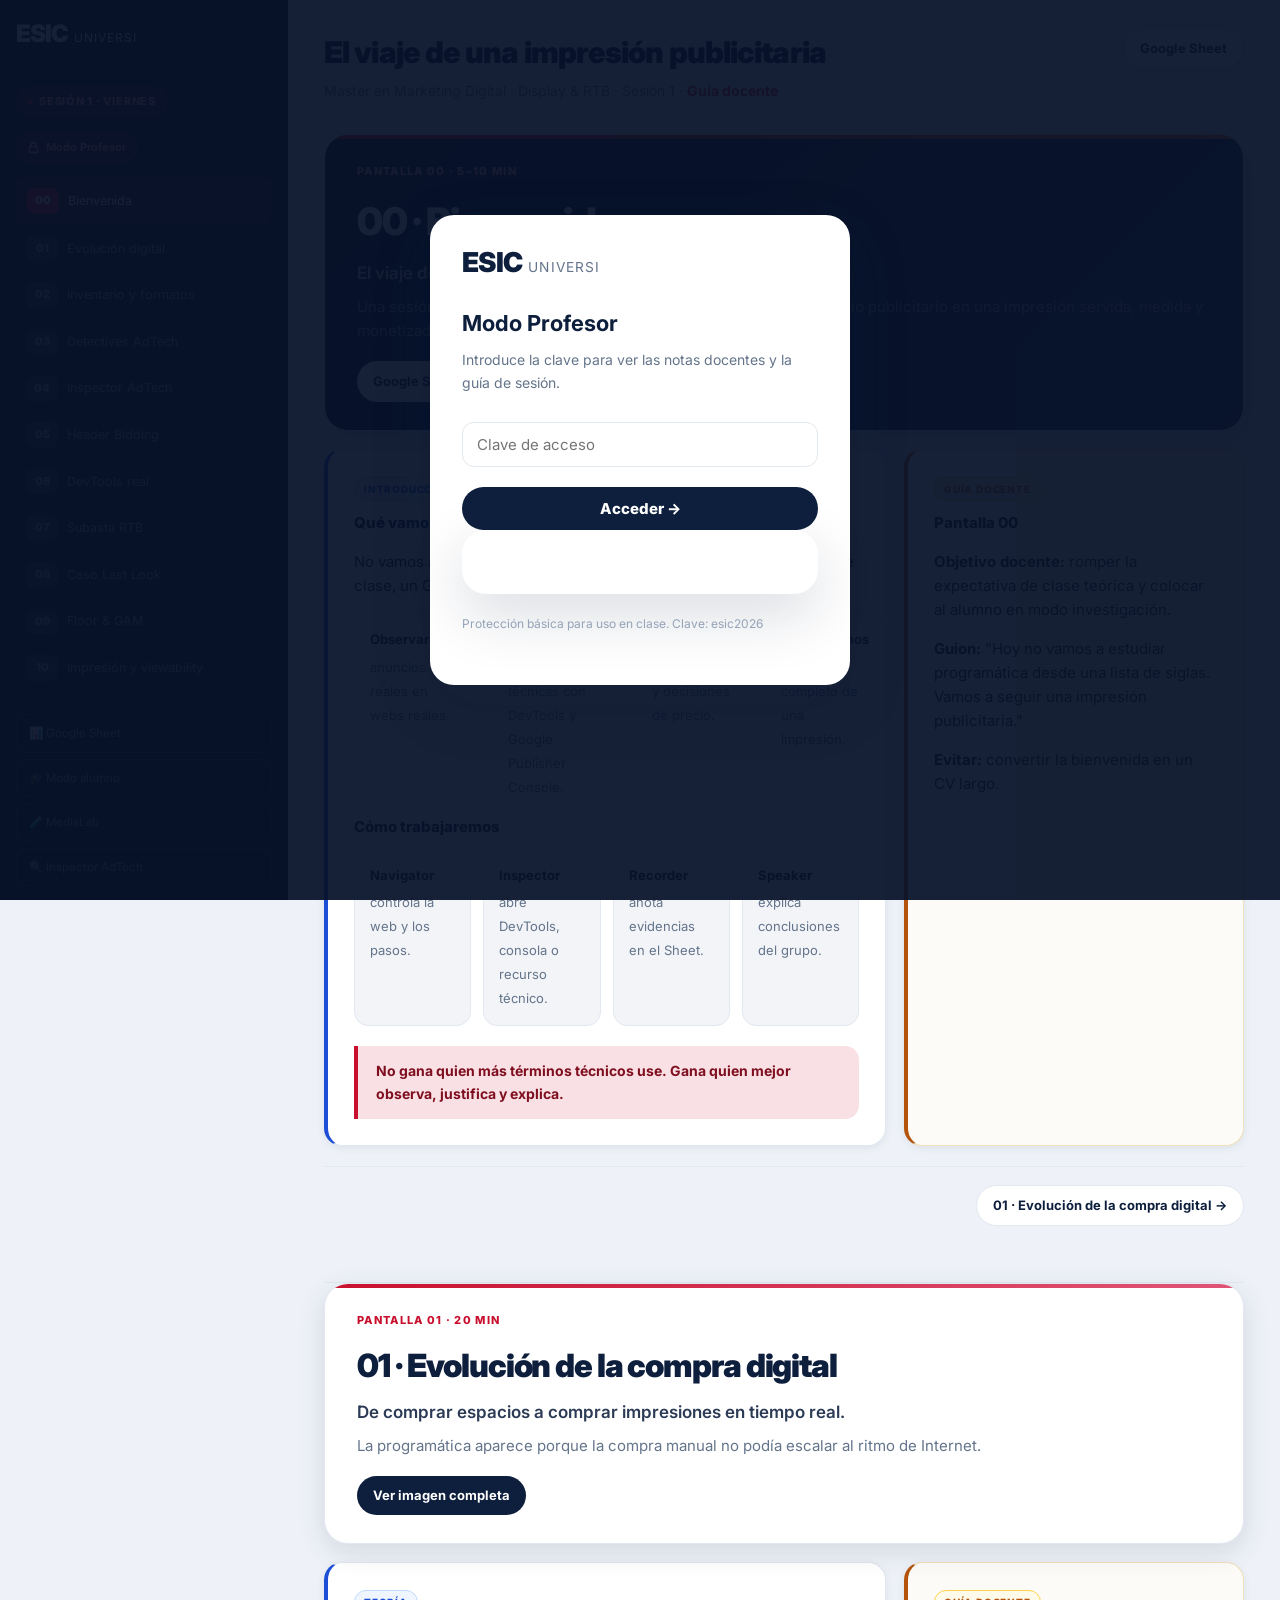
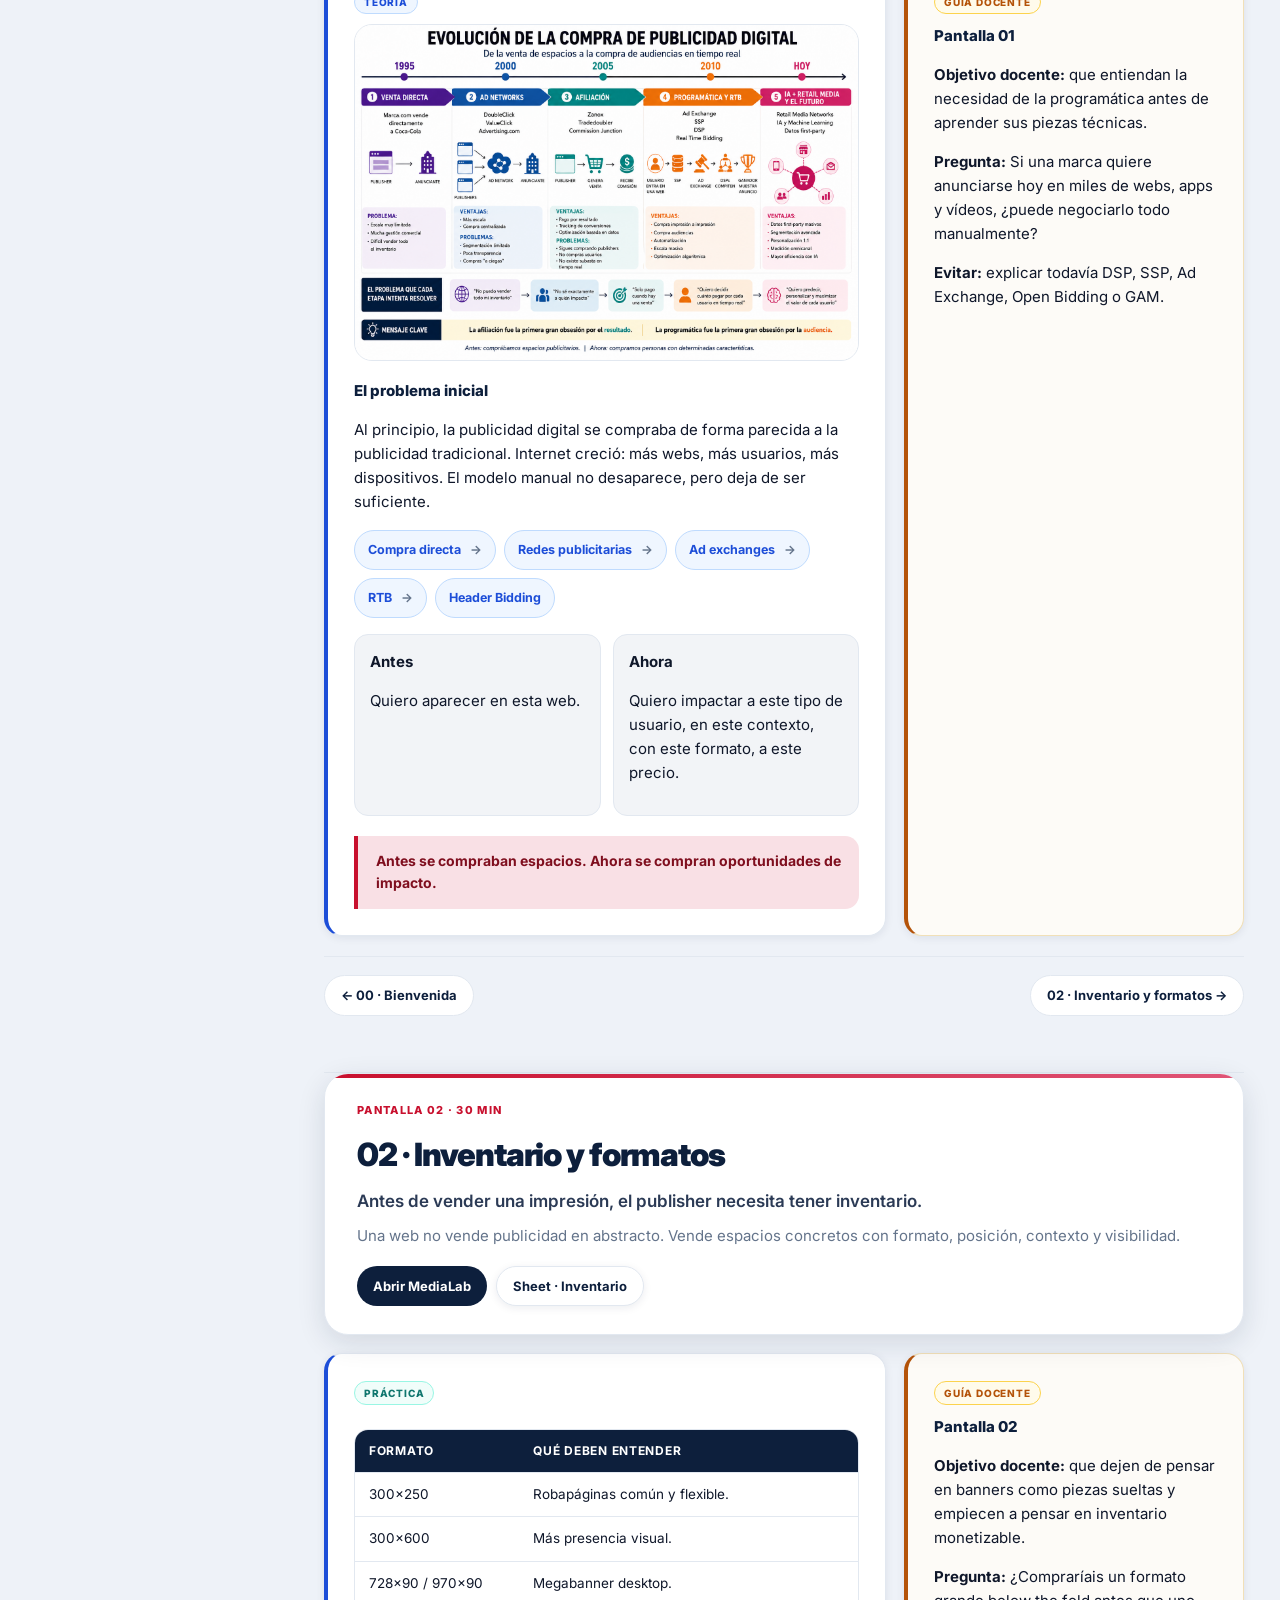
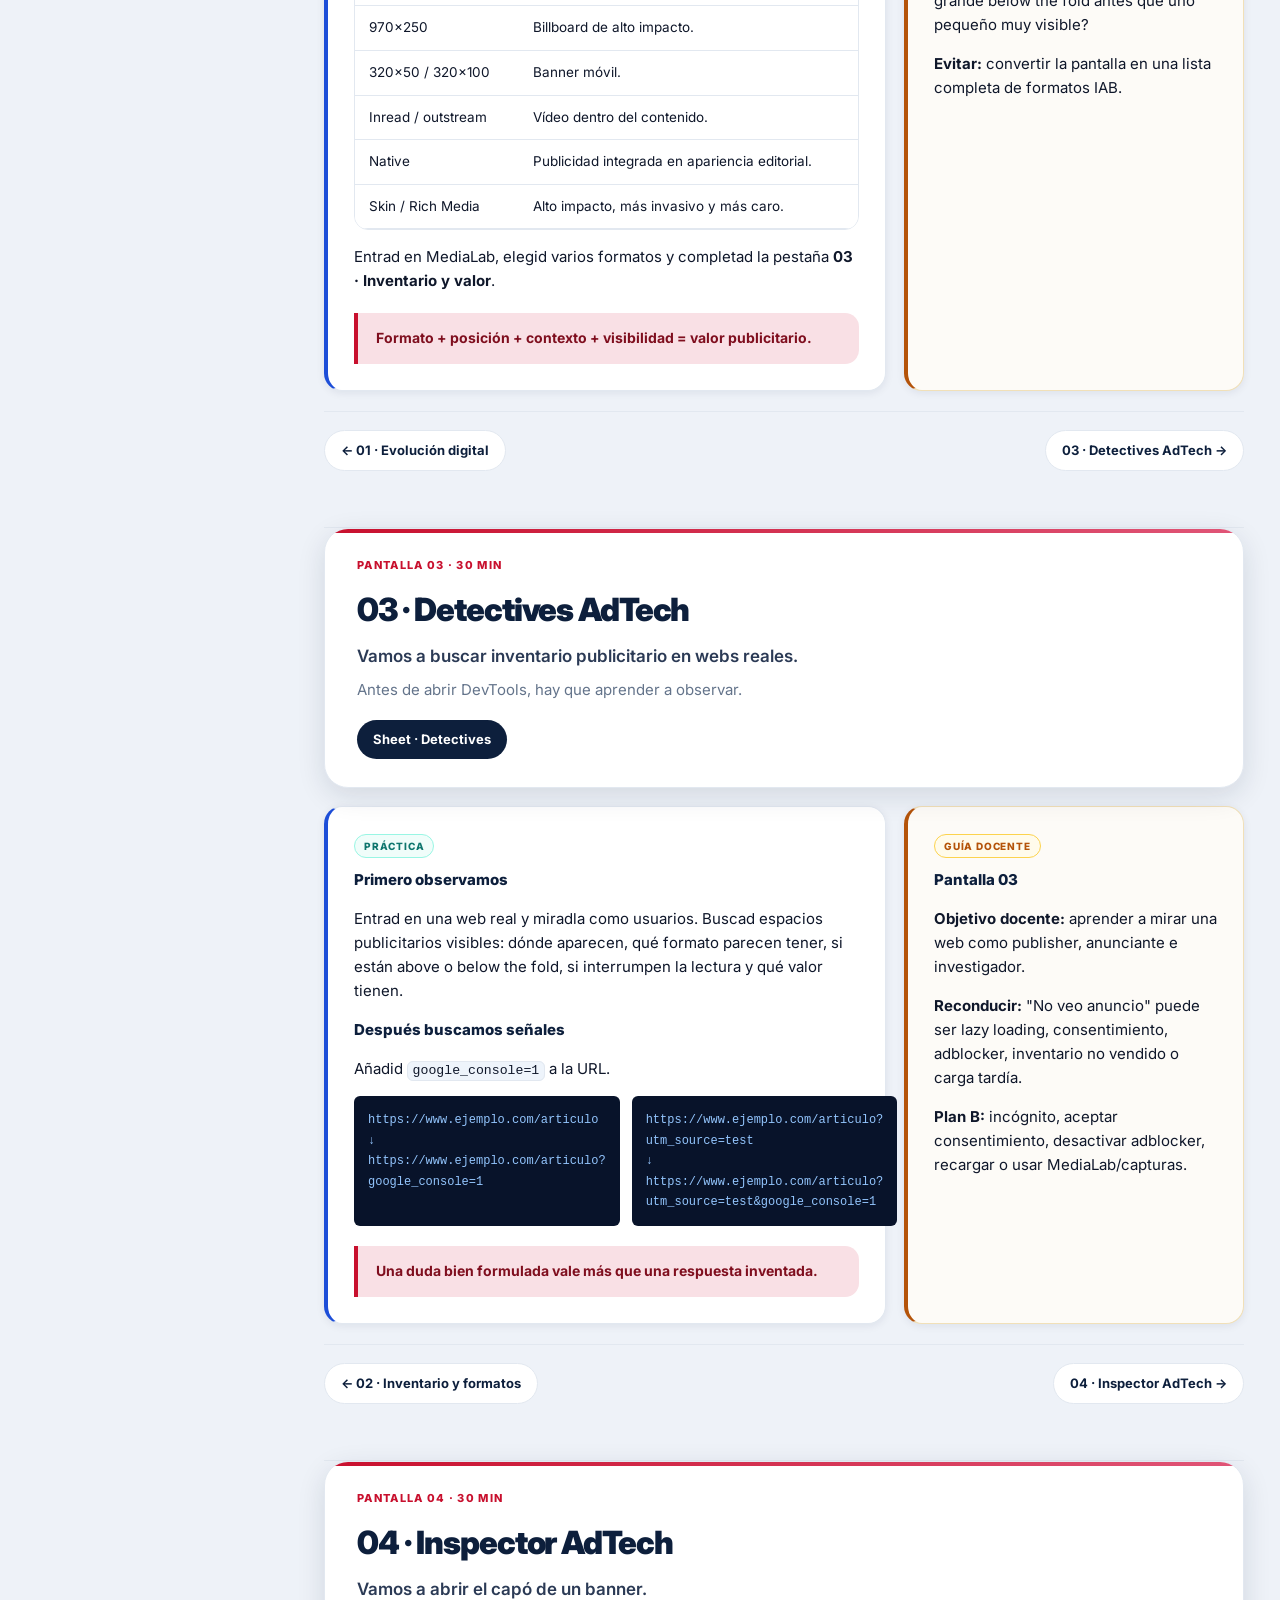
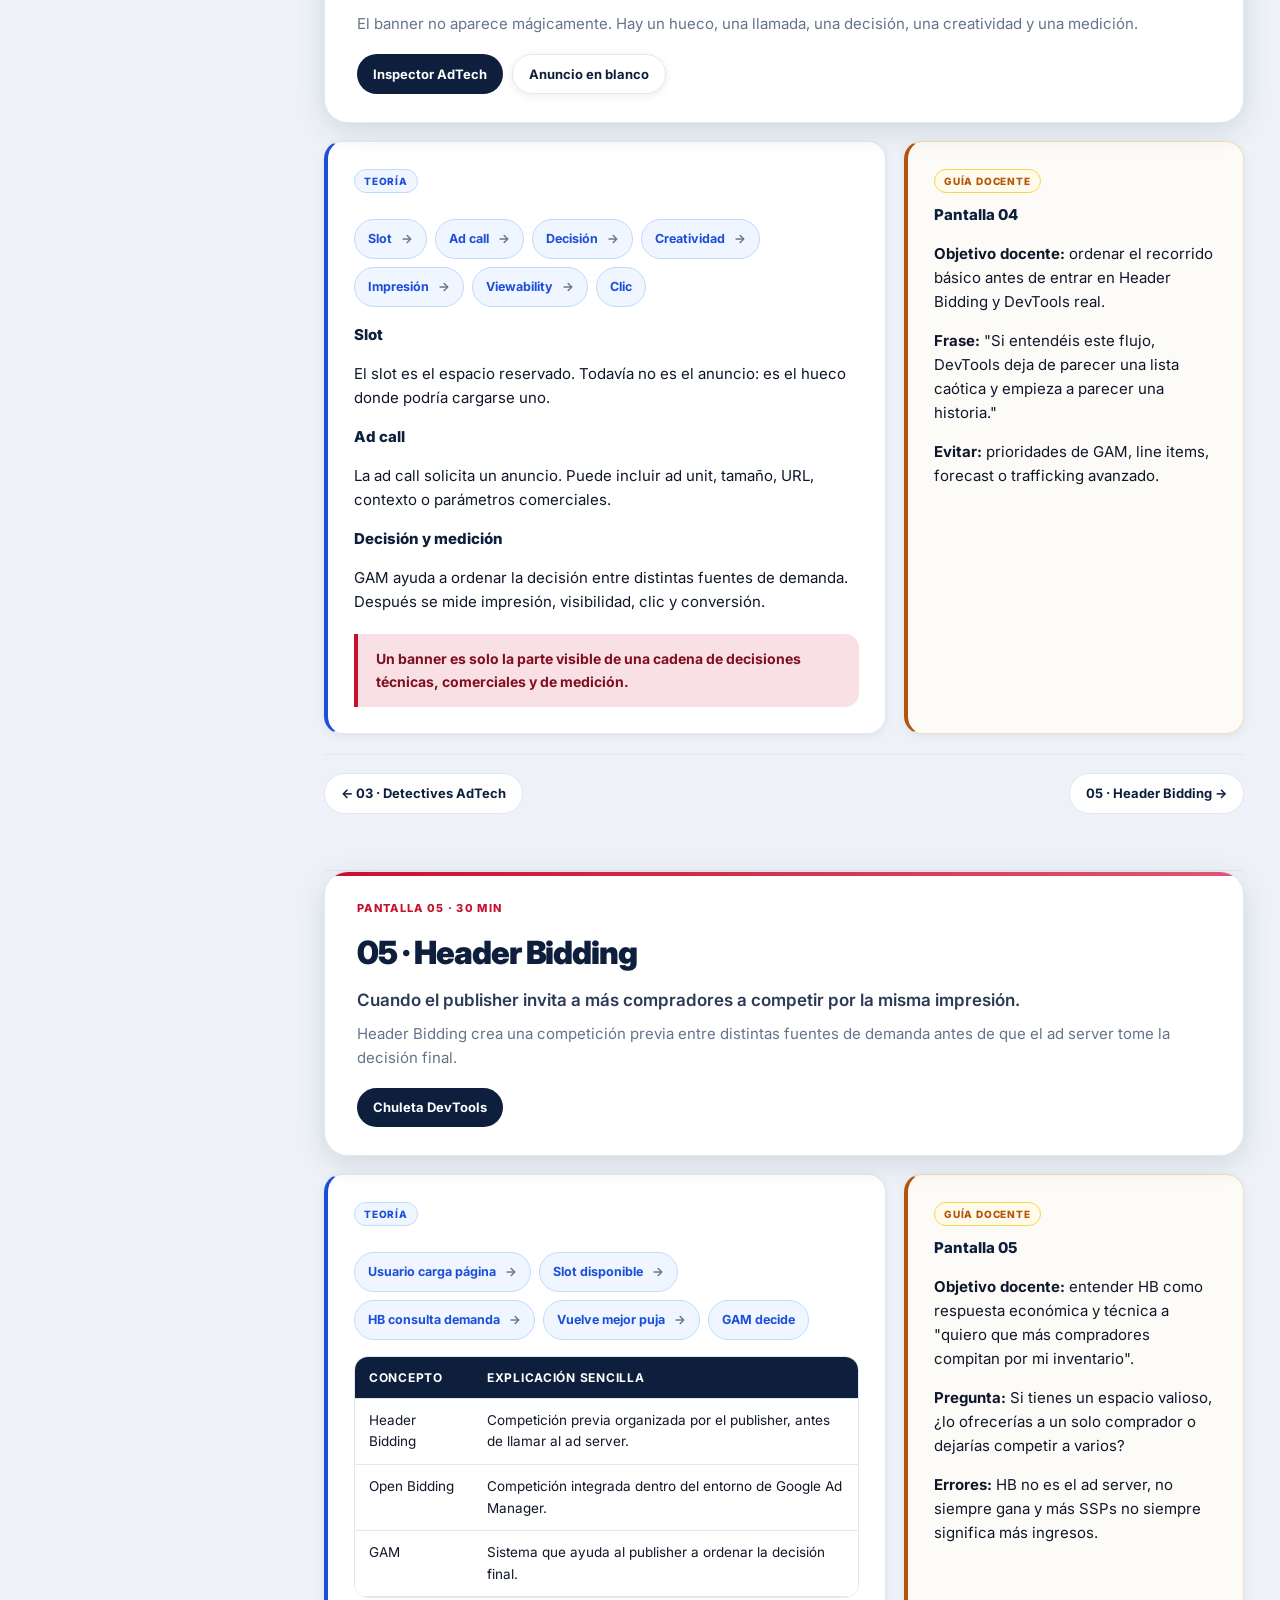
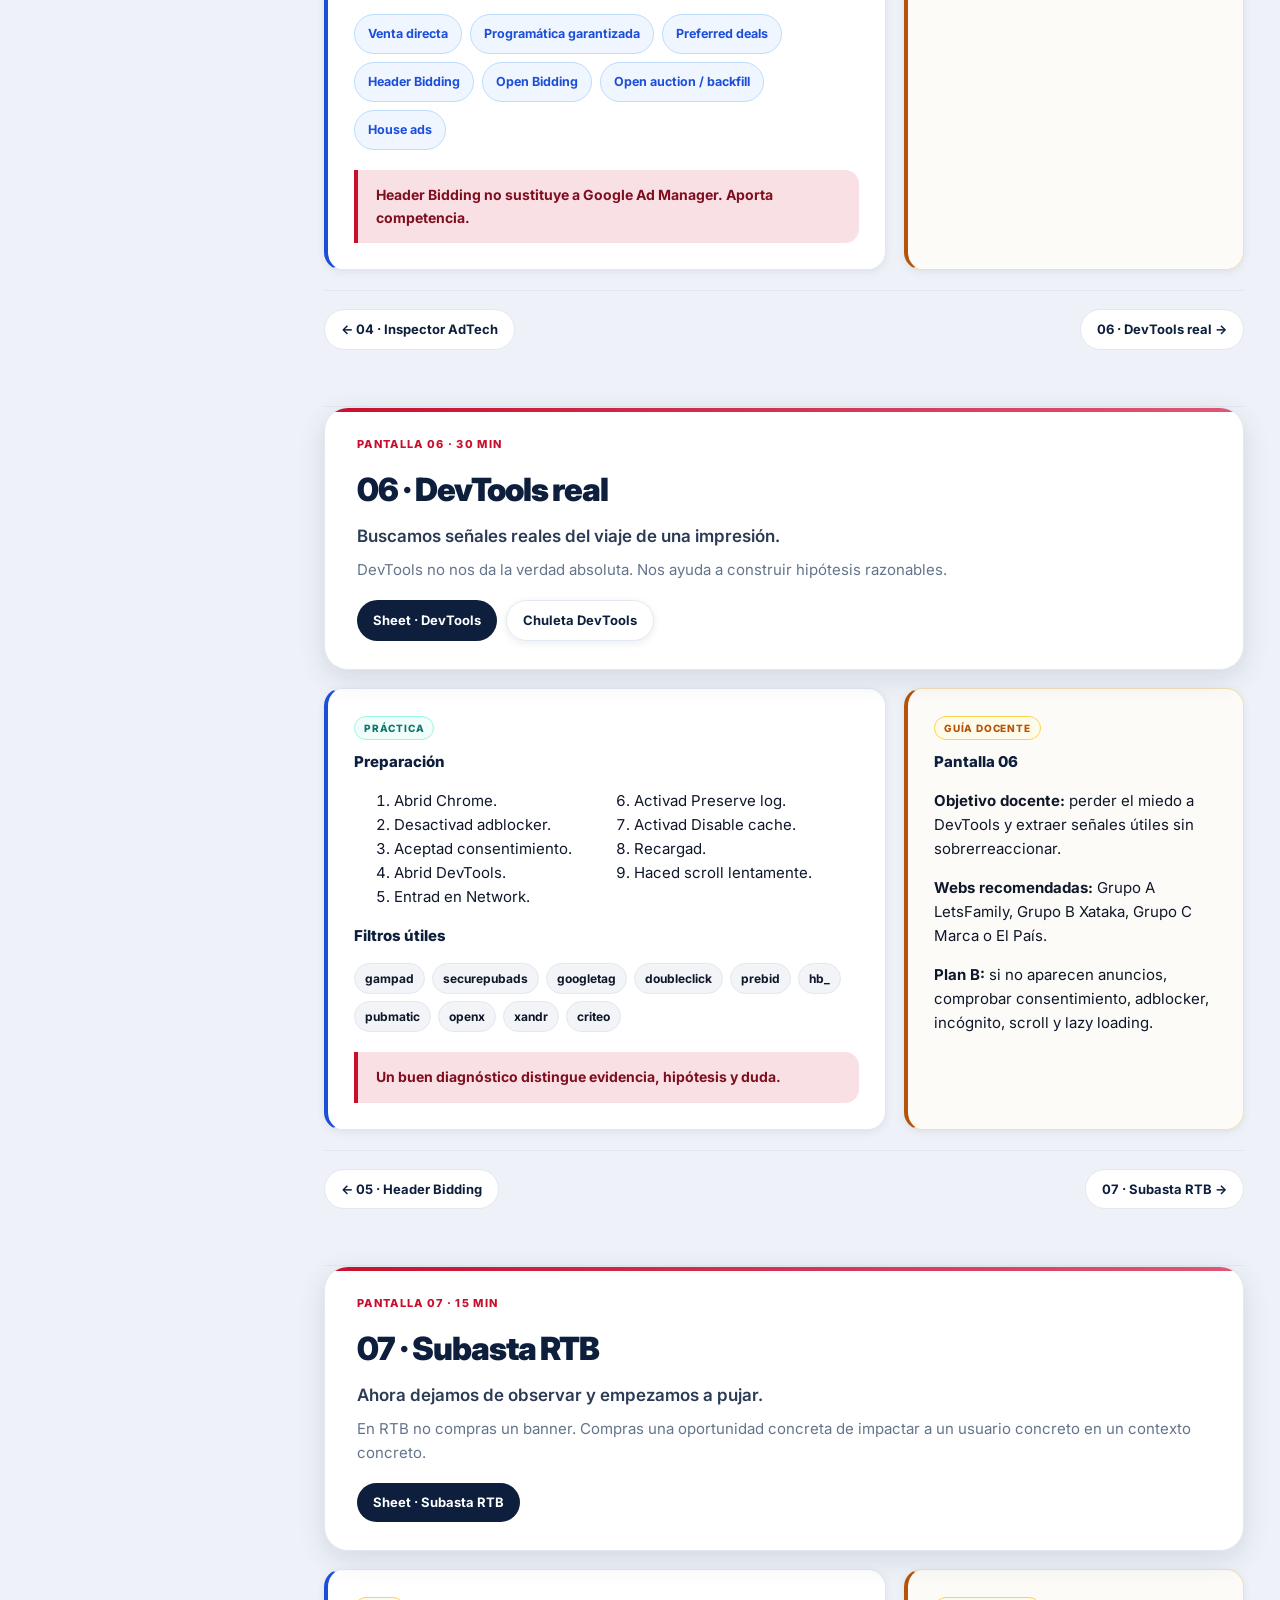
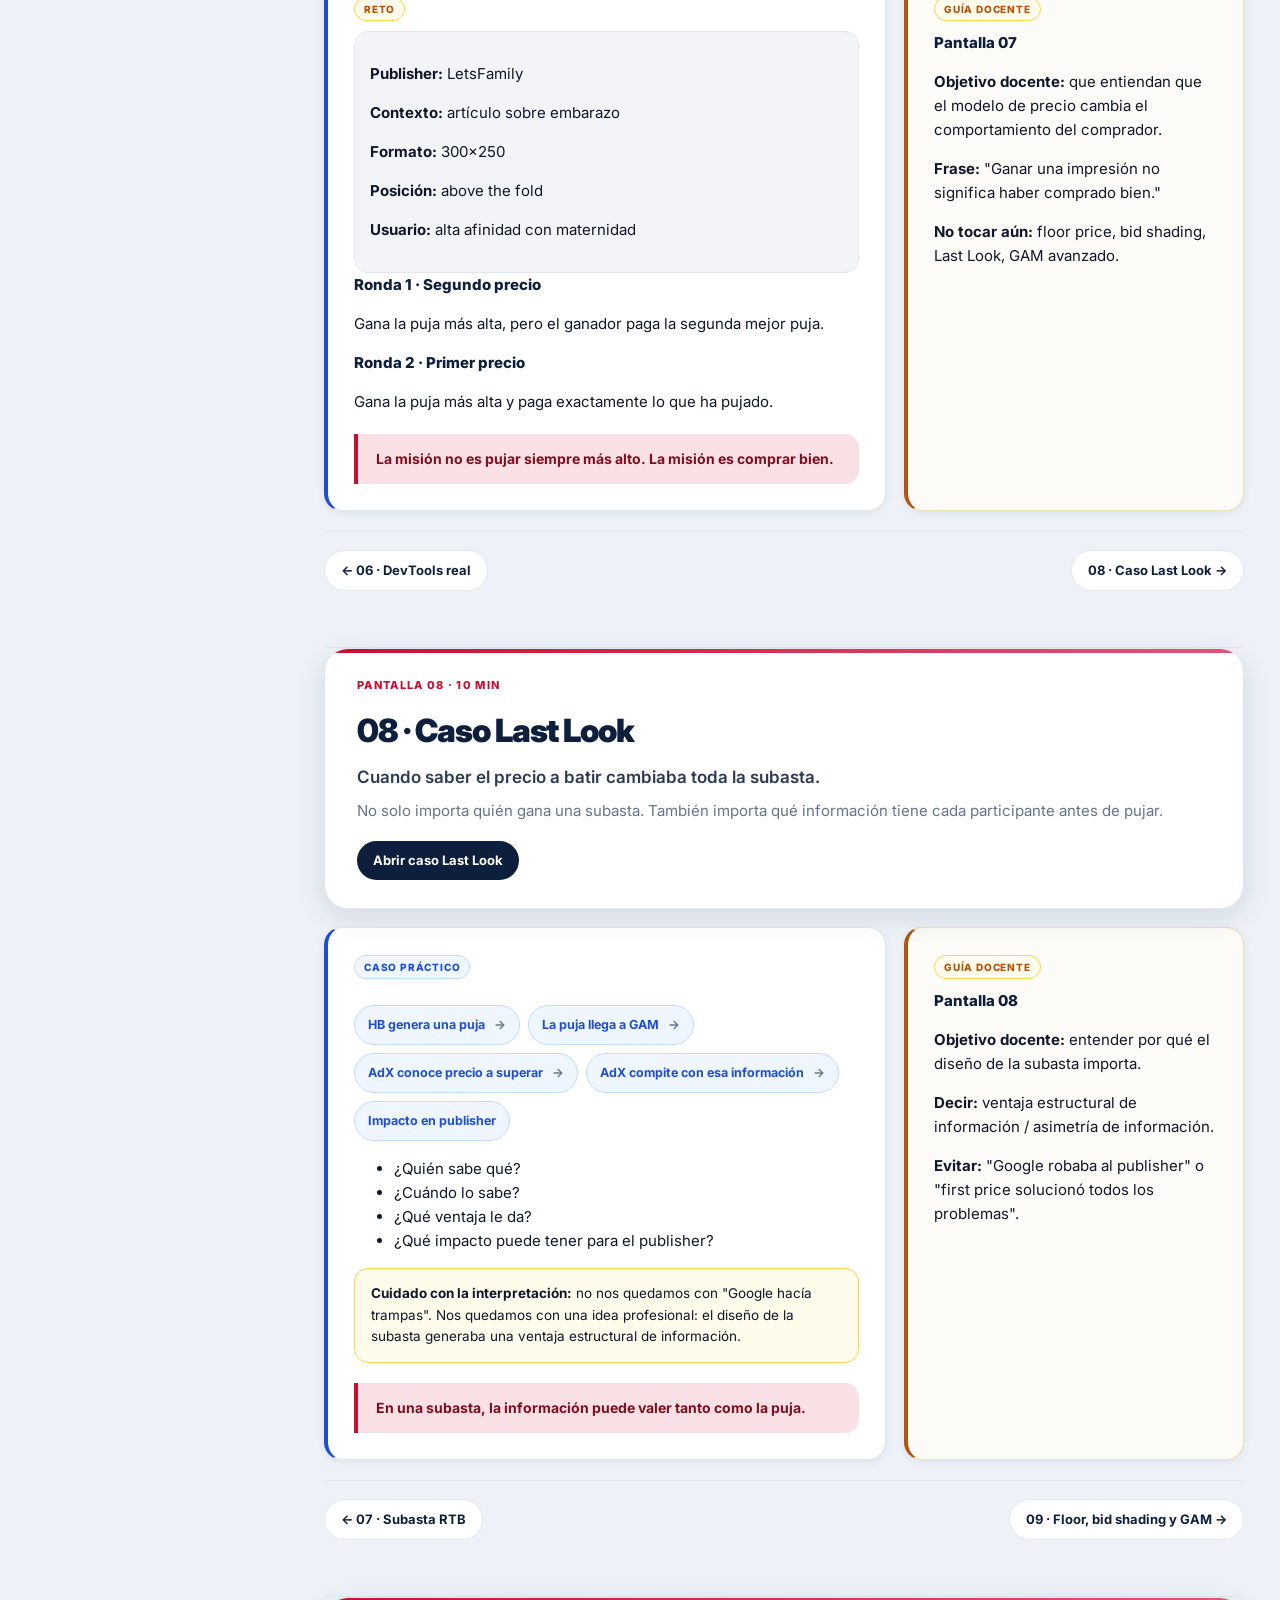
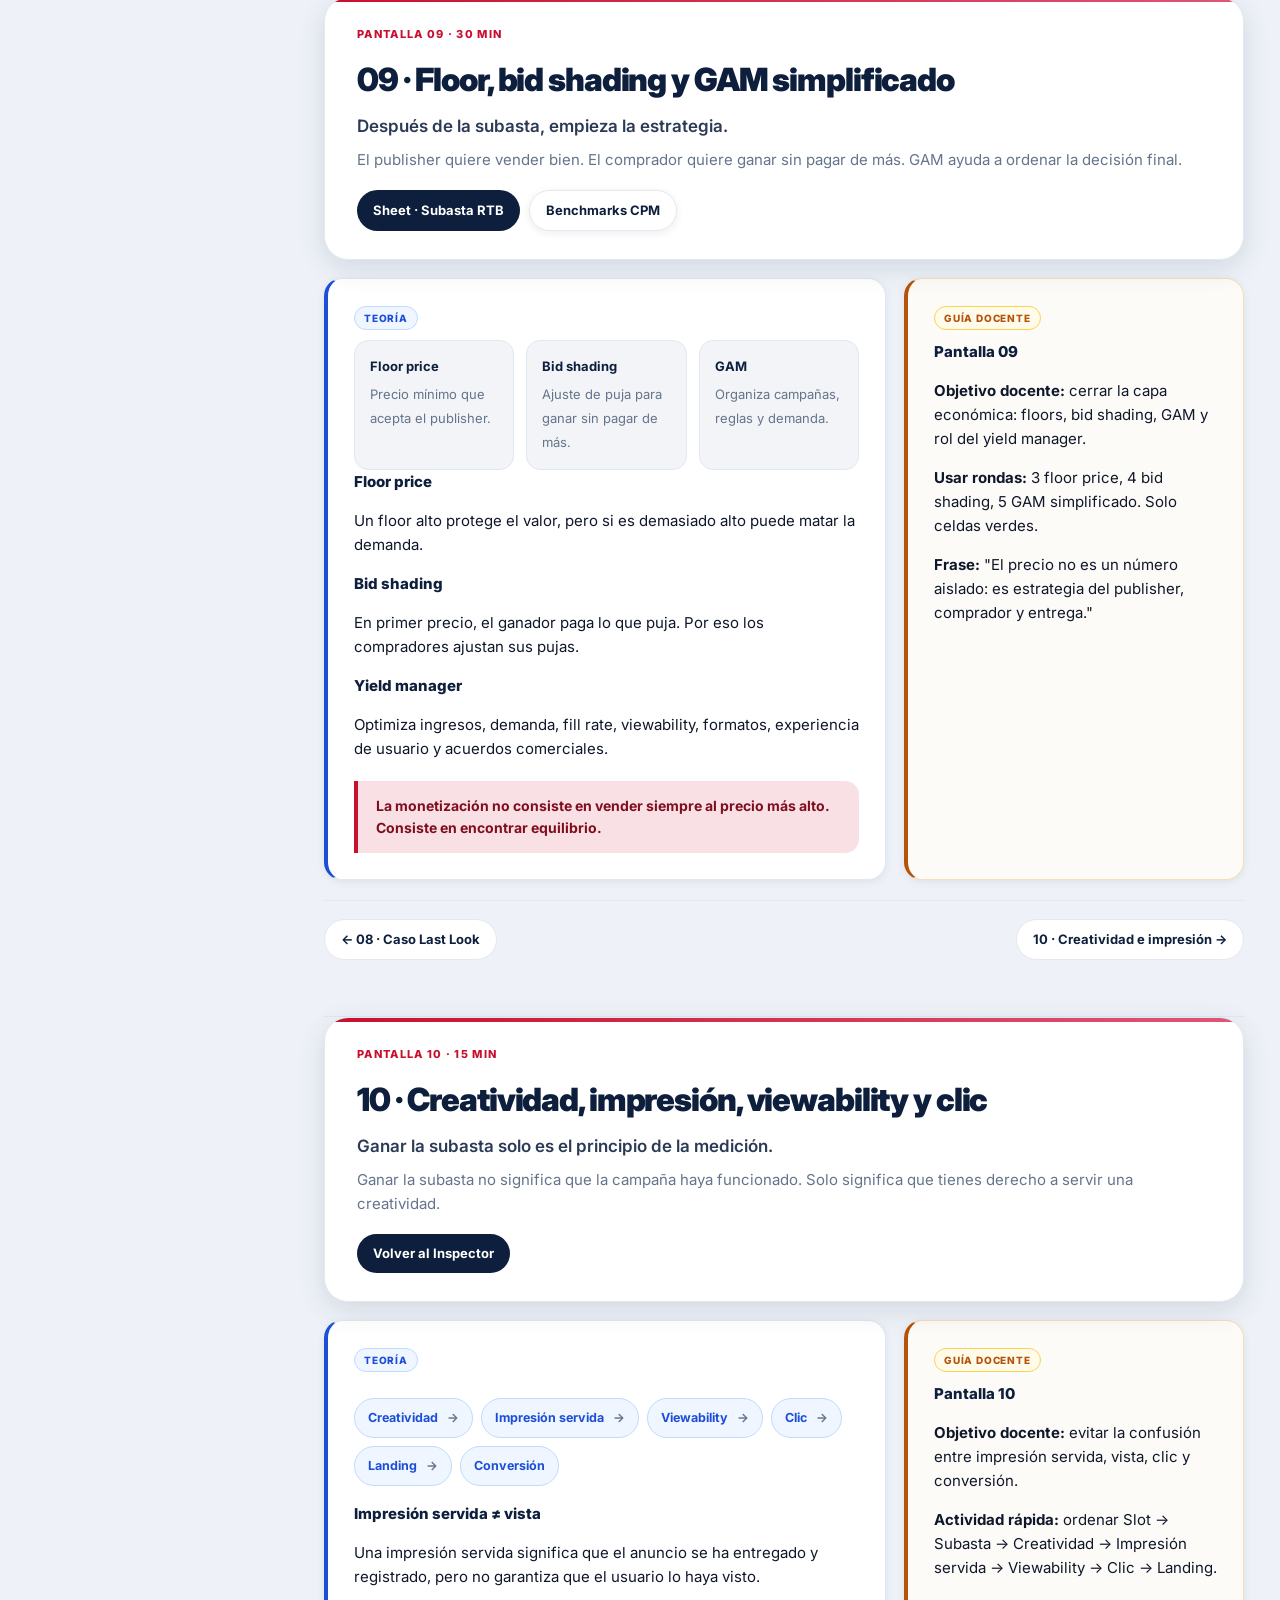
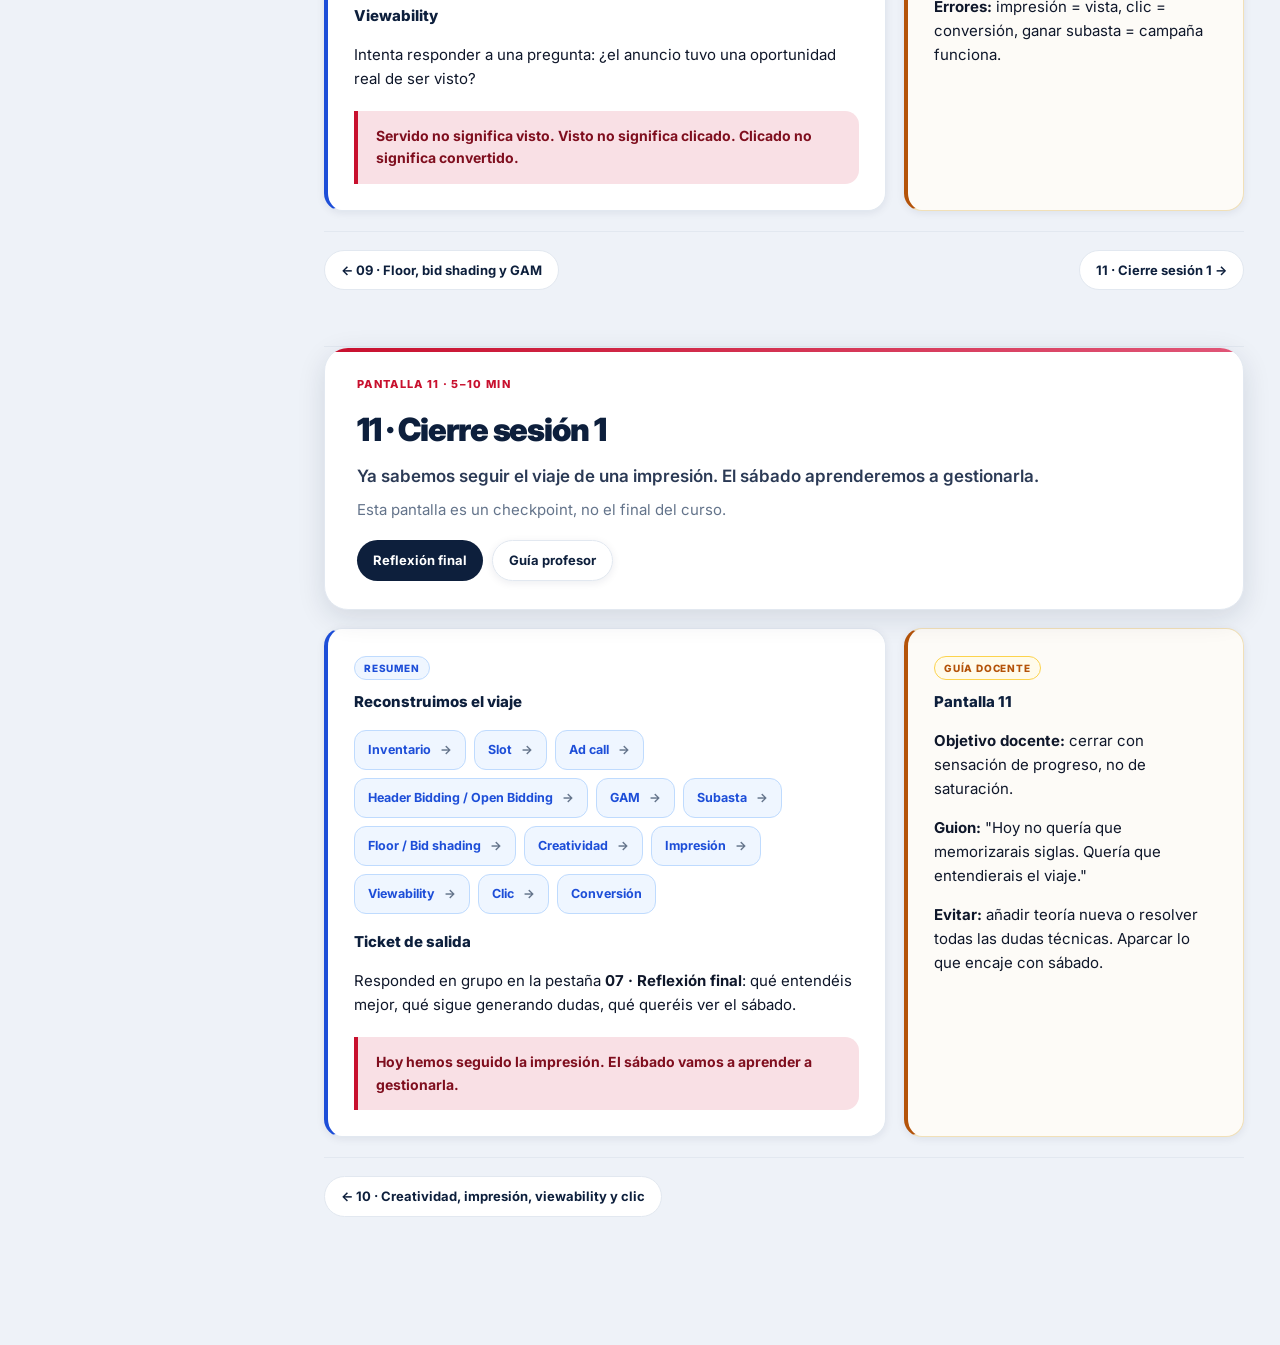
==== profesor/index.html @ 5fd4dbba "Add files via upload" ====
<!doctype html>
<html lang="es">
<head>
  <meta charset="utf-8">
  <meta name="viewport" content="width=device-width, initial-scale=1">
  <meta name="robots" content="noindex,nofollow">
  <title>ESIC · Display & RTB · S1 · Modo Profesor</title>
  <link rel="preconnect" href="https://fonts.googleapis.com">
  <link rel="preconnect" href="https://fonts.gstatic.com" crossorigin>
  <link href="https://fonts.googleapis.com/css2?family=Inter:wght@400;500;600;700;800;900&display=swap" rel="stylesheet">
  <link rel="stylesheet" href="../assets/styles.css">
</head>
<body data-mode="profesor">

<!-- ── Password overlay ──────────────────────────────── -->
<div class="overlay">
  <div class="login">
    <svg class="login-logo" viewBox="0 0 120 28" fill="none" xmlns="http://www.w3.org/2000/svg">
      <text x="0" y="22" font-family="Inter,sans-serif" font-weight="900" font-size="24" fill="#0D1F3C" letter-spacing="-1">ESIC</text>
      <text x="58" y="22" font-family="Inter,sans-serif" font-weight="400" font-size="12" fill="#64748b" letter-spacing="1">UNIVERSITY</text>
    </svg>
    <h2>Modo Profesor</h2>
    <p>Introduce la clave para ver las notas docentes y la guía de sesión.</p>
    <input id="pass" type="password" placeholder="Clave de acceso">
    <button id="unlock" class="btn">Acceder →</button>
    <p id="err" class="login .err"></p>
    <p style="font-size:12px;color:#94a3b8;margin-top:12px">Protección básica para uso en clase. Clave: esic2026</p>
  </div>
</div>

<div class="layout">

  <!-- ── Sidebar ─────────────────────────────────────── -->
  <aside class="sidebar">
    <div class="sidebar-inner">
      <div class="brand">
        <svg class="brand-logo" viewBox="0 0 120 28" fill="none" xmlns="http://www.w3.org/2000/svg" aria-label="ESIC University">
          <text x="0" y="22" font-family="Inter,sans-serif" font-weight="900" font-size="24" fill="white" letter-spacing="-1">ESIC</text>
          <text x="58" y="22" font-family="Inter,sans-serif" font-weight="400" font-size="12" fill="#94a3b8" letter-spacing="1">UNIVERSITY</text>
        </svg>
      </div>

      <div class="session-badge"><span class="dot"></span>Sesión 1 · Viernes</div>

      <span class="mode-pill profesor">
        <svg viewBox="0 0 16 16" fill="none" stroke="currentColor" stroke-width="2"><rect x="3" y="7" width="10" height="7" rx="1"/><path d="M5 7V5a3 3 0 016 0v2"/></svg>
        Modo Profesor
      </span>

      <nav class="nav">
        <a href="#s00"><span class="num">00</span>Bienvenida</a>
        <a href="#s01"><span class="num">01</span>Evolución digital</a>
        <a href="#s02"><span class="num">02</span>Inventario y formatos</a>
        <a href="#s03"><span class="num">03</span>Detectives AdTech</a>
        <a href="#s04"><span class="num">04</span>Inspector AdTech</a>
        <a href="#s05"><span class="num">05</span>Header Bidding</a>
        <a href="#s06"><span class="num">06</span>DevTools real</a>
        <a href="#s07"><span class="num">07</span>Subasta RTB</a>
        <a href="#s08"><span class="num">08</span>Caso Last Look</a>
        <a href="#s09"><span class="num">09</span>Floor &amp; GAM</a>
        <a href="#s10"><span class="num">10</span>Impresión y viewability</a>
        <a href="#s11"><span class="num">11</span>Cierre sesión 1</a>
      </nav>
    </div>

    <div class="side-actions">
      <a href="https://docs.google.com/spreadsheets/d/1OsMyOx1eSzY2bn0XF4uiH4vZr4511WT5BBZG2ZeqS1U/edit" target="_blank" rel="noopener">📊 Google Sheet</a>
      <a href="../alumno/index.html">🎓 Modo alumno</a>
      <a href="../recursos/medialab/index.html" target="_blank" rel="noopener">🧪 MediaLab</a>
      <a href="../recursos/inspector-adtech.html" target="_blank" rel="noopener">🔍 Inspector AdTech</a>
    </div>
  </aside>

  <!-- ── Main ────────────────────────────────────────── -->
  <main class="main">

    <div class="topbar">
      <div class="topbar-info">
        <h1>El viaje de una impresión publicitaria</h1>
        <p>Master en Marketing Digital · Display &amp; RTB · Sesión 1 · <strong style="color:#C8102E">Guía docente</strong></p>
      </div>
      <a class="btn alt" href="https://docs.google.com/spreadsheets/d/1OsMyOx1eSzY2bn0XF4uiH4vZr4511WT5BBZG2ZeqS1U/edit" target="_blank" rel="noopener">Google Sheet</a>
    </div>

    <!-- S00 -->
    <section class="screen" id="s00">
      <div class="screen-head hero-head">
        <p class="eyebrow">Pantalla 00 · 5–10 min</p>
        <h2>00 · Bienvenida</h2>
        <p class="subtitle">El viaje de una impresión publicitaria.</p>
        <p class="lead">Una sesión práctica para entender cómo una web convierte un espacio publicitario en una impresión servida, medida y monetizada.</p>
        <div class="actions">
          <a class="btn" href="https://docs.google.com/spreadsheets/d/1OsMyOx1eSzY2bn0XF4uiH4vZr4511WT5BBZG2ZeqS1U/edit#gid=99691456" target="_blank" rel="noopener">Google Sheet</a>
          <a class="btn alt" href="https://docs.google.com/spreadsheets/d/1OsMyOx1eSzY2bn0XF4uiH4vZr4511WT5BBZG2ZeqS1U/edit#gid=1535924209" target="_blank" rel="noopener">Ver grupos</a>
        </div>
      </div>
      <div class="content-grid">
        <main class="student-card">
          <span class="tag tag-teoria">Introducción</span>
          <h3>Qué vamos a hacer hoy</h3>
          <p>No vamos a trabajar con PowerPoint. Vamos a trabajar con una web de clase, un Google Sheet, simuladores, DevTools y casos prácticos.</p>
          <div class="grid four">
            <article><strong>Observaremos</strong><span>anuncios reales en webs reales.</span></article>
            <article><strong>Investigaremos</strong><span>señales técnicas con DevTools y Google Publisher Console.</span></article>
            <article><strong>Simularemos</strong><span>subastas RTB y decisiones de precio.</span></article>
            <article><strong>Explicaremos</strong><span>el viaje completo de una impresión.</span></article>
          </div>
          <h3>Cómo trabajaremos</h3>
          <div class="roles">
            <div><b>Navigator</b><span>controla la web y los pasos.</span></div>
            <div><b>Inspector</b><span>abre DevTools, consola o recurso técnico.</span></div>
            <div><b>Recorder</b><span>anota evidencias en el Sheet.</span></div>
            <div><b>Speaker</b><span>explica conclusiones del grupo.</span></div>
          </div>
          <blockquote>No gana quien más términos técnicos use. Gana quien mejor observa, justifica y explica.</blockquote>
        </main>
        <aside class="teacher-card">
          <span class="tag tag-reto">Guía docente</span>
          <h3>Pantalla 00</h3>
          <p><b>Objetivo docente:</b> romper la expectativa de clase teórica y colocar al alumno en modo investigación.</p>
          <p><b>Guion:</b> "Hoy no vamos a estudiar programática desde una lista de siglas. Vamos a seguir una impresión publicitaria."</p>
          <p><b>Evitar:</b> convertir la bienvenida en un CV largo.</p>
        </aside>
      </div>
      <div class="pager"><span></span><a href="#s01">01 · Evolución de la compra digital →</a></div>
    </section>

    <!-- S01 -->
    <section class="screen" id="s01">
      <div class="screen-head">
        <p class="eyebrow">Pantalla 01 · 20 min</p>
        <h2>01 · Evolución de la compra digital</h2>
        <p class="subtitle">De comprar espacios a comprar impresiones en tiempo real.</p>
        <p class="lead">La programática aparece porque la compra manual no podía escalar al ritmo de Internet.</p>
        <div class="actions"><a class="btn" href="../assets/evolucion-de-la-compra-digital.png" target="_blank" rel="noopener">Ver imagen completa</a></div>
      </div>
      <div class="content-grid">
        <main class="student-card">
          <span class="tag tag-teoria">Teoría</span>
          <div class="image-card"><img src="../assets/evolucion-de-la-compra-digital.png" alt="Evolución de la compra digital"></div>
          <h3>El problema inicial</h3>
          <p>Al principio, la publicidad digital se compraba de forma parecida a la publicidad tradicional. Internet creció: más webs, más usuarios, más dispositivos. El modelo manual no desaparece, pero deja de ser suficiente.</p>
          <div class="flow"><span>Compra directa</span><span>Redes publicitarias</span><span>Ad exchanges</span><span>RTB</span><span>Header Bidding</span></div>
          <div class="compare">
            <div><b>Antes</b><p>Quiero aparecer en esta web.</p></div>
            <div><b>Ahora</b><p>Quiero impactar a este tipo de usuario, en este contexto, con este formato, a este precio.</p></div>
          </div>
          <blockquote>Antes se compraban espacios. Ahora se compran oportunidades de impacto.</blockquote>
        </main>
        <aside class="teacher-card">
          <span class="tag tag-reto">Guía docente</span>
          <h3>Pantalla 01</h3>
          <p><b>Objetivo docente:</b> que entiendan la necesidad de la programática antes de aprender sus piezas técnicas.</p>
          <p><b>Pregunta:</b> Si una marca quiere anunciarse hoy en miles de webs, apps y vídeos, ¿puede negociarlo todo manualmente?</p>
          <p><b>Evitar:</b> explicar todavía DSP, SSP, Ad Exchange, Open Bidding o GAM.</p>
        </aside>
      </div>
      <div class="pager"><a href="#s00">← 00 · Bienvenida</a><a href="#s02">02 · Inventario y formatos →</a></div>
    </section>

    <!-- S02 -->
    <section class="screen" id="s02">
      <div class="screen-head">
        <p class="eyebrow">Pantalla 02 · 30 min</p>
        <h2>02 · Inventario y formatos</h2>
        <p class="subtitle">Antes de vender una impresión, el publisher necesita tener inventario.</p>
        <p class="lead">Una web no vende publicidad en abstracto. Vende espacios concretos con formato, posición, contexto y visibilidad.</p>
        <div class="actions">
          <a class="btn" href="../recursos/medialab/index.html" target="_blank" rel="noopener">Abrir MediaLab</a>
          <a class="btn alt" href="https://docs.google.com/spreadsheets/d/1OsMyOx1eSzY2bn0XF4uiH4vZr4511WT5BBZG2ZeqS1U/edit#gid=698691986" target="_blank" rel="noopener">Sheet · Inventario</a>
        </div>
      </div>
      <div class="content-grid">
        <main class="student-card">
          <span class="tag tag-practica">Práctica</span>
          <div class="table-wrap">
            <table>
              <thead><tr><th>Formato</th><th>Qué deben entender</th></tr></thead>
              <tbody>
                <tr><td>300x250</td><td>Robapáginas común y flexible.</td></tr>
                <tr><td>300x600</td><td>Más presencia visual.</td></tr>
                <tr><td>728x90 / 970x90</td><td>Megabanner desktop.</td></tr>
                <tr><td>970x250</td><td>Billboard de alto impacto.</td></tr>
                <tr><td>320x50 / 320x100</td><td>Banner móvil.</td></tr>
                <tr><td>Inread / outstream</td><td>Vídeo dentro del contenido.</td></tr>
                <tr><td>Native</td><td>Publicidad integrada en apariencia editorial.</td></tr>
                <tr><td>Skin / Rich Media</td><td>Alto impacto, más invasivo y más caro.</td></tr>
              </tbody>
            </table>
          </div>
          <p>Entrad en MediaLab, elegid varios formatos y completad la pestaña <b>03 · Inventario y valor</b>.</p>
          <blockquote>Formato + posición + contexto + visibilidad = valor publicitario.</blockquote>
        </main>
        <aside class="teacher-card">
          <span class="tag tag-reto">Guía docente</span>
          <h3>Pantalla 02</h3>
          <p><b>Objetivo docente:</b> que dejen de pensar en banners como piezas sueltas y empiecen a pensar en inventario monetizable.</p>
          <p><b>Pregunta:</b> ¿Compraríais un formato grande below the fold antes que uno pequeño muy visible?</p>
          <p><b>Evitar:</b> convertir la pantalla en una lista completa de formatos IAB.</p>
        </aside>
      </div>
      <div class="pager"><a href="#s01">← 01 · Evolución digital</a><a href="#s03">03 · Detectives AdTech →</a></div>
    </section>

    <!-- S03 -->
    <section class="screen" id="s03">
      <div class="screen-head">
        <p class="eyebrow">Pantalla 03 · 30 min</p>
        <h2>03 · Detectives AdTech</h2>
        <p class="subtitle">Vamos a buscar inventario publicitario en webs reales.</p>
        <p class="lead">Antes de abrir DevTools, hay que aprender a observar.</p>
        <div class="actions"><a class="btn" href="https://docs.google.com/spreadsheets/d/1OsMyOx1eSzY2bn0XF4uiH4vZr4511WT5BBZG2ZeqS1U/edit#gid=196763690" target="_blank" rel="noopener">Sheet · Detectives</a></div>
      </div>
      <div class="content-grid">
        <main class="student-card">
          <span class="tag tag-practica">Práctica</span>
          <h3>Primero observamos</h3>
          <p>Entrad en una web real y miradla como usuarios. Buscad espacios publicitarios visibles: dónde aparecen, qué formato parecen tener, si están above o below the fold, si interrumpen la lectura y qué valor tienen.</p>
          <h3>Después buscamos señales</h3>
          <p>Añadid <code>google_console=1</code> a la URL.</p>
          <div class="codegrid">
            <code>https://www.ejemplo.com/articulo
↓
https://www.ejemplo.com/articulo?google_console=1</code>
            <code>https://www.ejemplo.com/articulo?utm_source=test
↓
https://www.ejemplo.com/articulo?utm_source=test&amp;google_console=1</code>
          </div>
          <blockquote>Una duda bien formulada vale más que una respuesta inventada.</blockquote>
        </main>
        <aside class="teacher-card">
          <span class="tag tag-reto">Guía docente</span>
          <h3>Pantalla 03</h3>
          <p><b>Objetivo docente:</b> aprender a mirar una web como publisher, anunciante e investigador.</p>
          <p><b>Reconducir:</b> "No veo anuncio" puede ser lazy loading, consentimiento, adblocker, inventario no vendido o carga tardía.</p>
          <p><b>Plan B:</b> incógnito, aceptar consentimiento, desactivar adblocker, recargar o usar MediaLab/capturas.</p>
        </aside>
      </div>
      <div class="pager"><a href="#s02">← 02 · Inventario y formatos</a><a href="#s04">04 · Inspector AdTech →</a></div>
    </section>

    <!-- S04 -->
    <section class="screen" id="s04">
      <div class="screen-head">
        <p class="eyebrow">Pantalla 04 · 30 min</p>
        <h2>04 · Inspector AdTech</h2>
        <p class="subtitle">Vamos a abrir el capó de un banner.</p>
        <p class="lead">El banner no aparece mágicamente. Hay un hueco, una llamada, una decisión, una creatividad y una medición.</p>
        <div class="actions">
          <a class="btn" href="../recursos/inspector-adtech.html" target="_blank" rel="noopener">Inspector AdTech</a>
          <a class="btn alt" href="../recursos/anuncio-en-blanco.html" target="_blank" rel="noopener">Anuncio en blanco</a>
        </div>
      </div>
      <div class="content-grid">
        <main class="student-card">
          <span class="tag tag-teoria">Teoría</span>
          <div class="big-flow"><span>Slot</span><span>Ad call</span><span>Decisión</span><span>Creatividad</span><span>Impresión</span><span>Viewability</span><span>Clic</span></div>
          <h3>Slot</h3><p>El slot es el espacio reservado. Todavía no es el anuncio: es el hueco donde podría cargarse uno.</p>
          <h3>Ad call</h3><p>La ad call solicita un anuncio. Puede incluir ad unit, tamaño, URL, contexto o parámetros comerciales.</p>
          <h3>Decisión y medición</h3><p>GAM ayuda a ordenar la decisión entre distintas fuentes de demanda. Después se mide impresión, visibilidad, clic y conversión.</p>
          <blockquote>Un banner es solo la parte visible de una cadena de decisiones técnicas, comerciales y de medición.</blockquote>
        </main>
        <aside class="teacher-card">
          <span class="tag tag-reto">Guía docente</span>
          <h3>Pantalla 04</h3>
          <p><b>Objetivo docente:</b> ordenar el recorrido básico antes de entrar en Header Bidding y DevTools real.</p>
          <p><b>Frase:</b> "Si entendéis este flujo, DevTools deja de parecer una lista caótica y empieza a parecer una historia."</p>
          <p><b>Evitar:</b> prioridades de GAM, line items, forecast o trafficking avanzado.</p>
        </aside>
      </div>
      <div class="pager"><a href="#s03">← 03 · Detectives AdTech</a><a href="#s05">05 · Header Bidding →</a></div>
    </section>

    <!-- S05 -->
    <section class="screen" id="s05">
      <div class="screen-head">
        <p class="eyebrow">Pantalla 05 · 30 min</p>
        <h2>05 · Header Bidding</h2>
        <p class="subtitle">Cuando el publisher invita a más compradores a competir por la misma impresión.</p>
        <p class="lead">Header Bidding crea una competición previa entre distintas fuentes de demanda antes de que el ad server tome la decisión final.</p>
        <div class="actions"><a class="btn" href="https://docs.google.com/spreadsheets/d/1OsMyOx1eSzY2bn0XF4uiH4vZr4511WT5BBZG2ZeqS1U/edit#gid=20260624" target="_blank" rel="noopener">Chuleta DevTools</a></div>
      </div>
      <div class="content-grid">
        <main class="student-card">
          <span class="tag tag-teoria">Teoría</span>
          <div class="big-flow"><span>Usuario carga página</span><span>Slot disponible</span><span>HB consulta demanda</span><span>Vuelve mejor puja</span><span>GAM decide</span></div>
          <div class="table-wrap">
            <table>
              <thead><tr><th>Concepto</th><th>Explicación sencilla</th></tr></thead>
              <tbody>
                <tr><td>Header Bidding</td><td>Competición previa organizada por el publisher, antes de llamar al ad server.</td></tr>
                <tr><td>Open Bidding</td><td>Competición integrada dentro del entorno de Google Ad Manager.</td></tr>
                <tr><td>GAM</td><td>Sistema que ayuda al publisher a ordenar la decisión final.</td></tr>
              </tbody>
            </table>
          </div>
          <div class="stack"><span>Venta directa</span><span>Programática garantizada</span><span>Preferred deals</span><span>Header Bidding</span><span>Open Bidding</span><span>Open auction / backfill</span><span>House ads</span></div>
          <blockquote>Header Bidding no sustituye a Google Ad Manager. Aporta competencia.</blockquote>
        </main>
        <aside class="teacher-card">
          <span class="tag tag-reto">Guía docente</span>
          <h3>Pantalla 05</h3>
          <p><b>Objetivo docente:</b> entender HB como respuesta económica y técnica a "quiero que más compradores compitan por mi inventario".</p>
          <p><b>Pregunta:</b> Si tienes un espacio valioso, ¿lo ofrecerías a un solo comprador o dejarías competir a varios?</p>
          <p><b>Errores:</b> HB no es el ad server, no siempre gana y más SSPs no siempre significa más ingresos.</p>
        </aside>
      </div>
      <div class="pager"><a href="#s04">← 04 · Inspector AdTech</a><a href="#s06">06 · DevTools real →</a></div>
    </section>

    <!-- S06 -->
    <section class="screen" id="s06">
      <div class="screen-head">
        <p class="eyebrow">Pantalla 06 · 30 min</p>
        <h2>06 · DevTools real</h2>
        <p class="subtitle">Buscamos señales reales del viaje de una impresión.</p>
        <p class="lead">DevTools no nos da la verdad absoluta. Nos ayuda a construir hipótesis razonables.</p>
        <div class="actions">
          <a class="btn" href="https://docs.google.com/spreadsheets/d/1OsMyOx1eSzY2bn0XF4uiH4vZr4511WT5BBZG2ZeqS1U/edit#gid=1364740935" target="_blank" rel="noopener">Sheet · DevTools</a>
          <a class="btn alt" href="https://docs.google.com/spreadsheets/d/1OsMyOx1eSzY2bn0XF4uiH4vZr4511WT5BBZG2ZeqS1U/edit#gid=20260624" target="_blank" rel="noopener">Chuleta DevTools</a>
        </div>
      </div>
      <div class="content-grid">
        <main class="student-card">
          <span class="tag tag-practica">Práctica</span>
          <h3>Preparación</h3>
          <ol class="steps"><li>Abrid Chrome.</li><li>Desactivad adblocker.</li><li>Aceptad consentimiento.</li><li>Abrid DevTools.</li><li>Entrad en Network.</li><li>Activad Preserve log.</li><li>Activad Disable cache.</li><li>Recargad.</li><li>Haced scroll lentamente.</li></ol>
          <h3>Filtros útiles</h3>
          <p class="chips"><span>gampad</span><span>securepubads</span><span>googletag</span><span>doubleclick</span><span>prebid</span><span>hb_</span><span>pubmatic</span><span>openx</span><span>xandr</span><span>criteo</span></p>
          <blockquote>Un buen diagnóstico distingue evidencia, hipótesis y duda.</blockquote>
        </main>
        <aside class="teacher-card">
          <span class="tag tag-reto">Guía docente</span>
          <h3>Pantalla 06</h3>
          <p><b>Objetivo docente:</b> perder el miedo a DevTools y extraer señales útiles sin sobrerreaccionar.</p>
          <p><b>Webs recomendadas:</b> Grupo A LetsFamily, Grupo B Xataka, Grupo C Marca o El País.</p>
          <p><b>Plan B:</b> si no aparecen anuncios, comprobar consentimiento, adblocker, incógnito, scroll y lazy loading.</p>
        </aside>
      </div>
      <div class="pager"><a href="#s05">← 05 · Header Bidding</a><a href="#s07">07 · Subasta RTB →</a></div>
    </section>

    <!-- S07 -->
    <section class="screen" id="s07">
      <div class="screen-head">
        <p class="eyebrow">Pantalla 07 · 15 min</p>
        <h2>07 · Subasta RTB</h2>
        <p class="subtitle">Ahora dejamos de observar y empezamos a pujar.</p>
        <p class="lead">En RTB no compras un banner. Compras una oportunidad concreta de impactar a un usuario concreto en un contexto concreto.</p>
        <div class="actions"><a class="btn" href="https://docs.google.com/spreadsheets/d/1OsMyOx1eSzY2bn0XF4uiH4vZr4511WT5BBZG2ZeqS1U/edit#gid=5052026" target="_blank" rel="noopener">Sheet · Subasta RTB</a></div>
      </div>
      <div class="content-grid">
        <main class="student-card">
          <span class="tag tag-reto">Reto</span>
          <div class="case-card"><p><b>Publisher:</b> LetsFamily</p><p><b>Contexto:</b> artículo sobre embarazo</p><p><b>Formato:</b> 300x250</p><p><b>Posición:</b> above the fold</p><p><b>Usuario:</b> alta afinidad con maternidad</p></div>
          <h3>Ronda 1 · Segundo precio</h3><p>Gana la puja más alta, pero el ganador paga la segunda mejor puja.</p>
          <h3>Ronda 2 · Primer precio</h3><p>Gana la puja más alta y paga exactamente lo que ha pujado.</p>
          <blockquote>La misión no es pujar siempre más alto. La misión es comprar bien.</blockquote>
        </main>
        <aside class="teacher-card">
          <span class="tag tag-reto">Guía docente</span>
          <h3>Pantalla 07</h3>
          <p><b>Objetivo docente:</b> que entiendan que el modelo de precio cambia el comportamiento del comprador.</p>
          <p><b>Frase:</b> "Ganar una impresión no significa haber comprado bien."</p>
          <p><b>No tocar aún:</b> floor price, bid shading, Last Look, GAM avanzado.</p>
        </aside>
      </div>
      <div class="pager"><a href="#s06">← 06 · DevTools real</a><a href="#s08">08 · Caso Last Look →</a></div>
    </section>

    <!-- S08 -->
    <section class="screen" id="s08">
      <div class="screen-head">
        <p class="eyebrow">Pantalla 08 · 10 min</p>
        <h2>08 · Caso Last Look</h2>
        <p class="subtitle">Cuando saber el precio a batir cambiaba toda la subasta.</p>
        <p class="lead">No solo importa quién gana una subasta. También importa qué información tiene cada participante antes de pujar.</p>
        <div class="actions"><a class="btn" href="../recursos/last-look-google.html" target="_blank" rel="noopener">Abrir caso Last Look</a></div>
      </div>
      <div class="content-grid">
        <main class="student-card">
          <span class="tag tag-teoria">Caso práctico</span>
          <div class="big-flow"><span>HB genera una puja</span><span>La puja llega a GAM</span><span>AdX conoce precio a superar</span><span>AdX compite con esa información</span><span>Impacto en publisher</span></div>
          <ul><li>¿Quién sabe qué?</li><li>¿Cuándo lo sabe?</li><li>¿Qué ventaja le da?</li><li>¿Qué impacto puede tener para el publisher?</li></ul>
          <div class="warning"><b>Cuidado con la interpretación:</b> no nos quedamos con "Google hacía trampas". Nos quedamos con una idea profesional: el diseño de la subasta generaba una ventaja estructural de información.</div>
          <blockquote>En una subasta, la información puede valer tanto como la puja.</blockquote>
        </main>
        <aside class="teacher-card">
          <span class="tag tag-reto">Guía docente</span>
          <h3>Pantalla 08</h3>
          <p><b>Objetivo docente:</b> entender por qué el diseño de la subasta importa.</p>
          <p><b>Decir:</b> ventaja estructural de información / asimetría de información.</p>
          <p><b>Evitar:</b> "Google robaba al publisher" o "first price solucionó todos los problemas".</p>
        </aside>
      </div>
      <div class="pager"><a href="#s07">← 07 · Subasta RTB</a><a href="#s09">09 · Floor, bid shading y GAM →</a></div>
    </section>

    <!-- S09 -->
    <section class="screen" id="s09">
      <div class="screen-head">
        <p class="eyebrow">Pantalla 09 · 30 min</p>
        <h2>09 · Floor, bid shading y GAM simplificado</h2>
        <p class="subtitle">Después de la subasta, empieza la estrategia.</p>
        <p class="lead">El publisher quiere vender bien. El comprador quiere ganar sin pagar de más. GAM ayuda a ordenar la decisión final.</p>
        <div class="actions">
          <a class="btn" href="https://docs.google.com/spreadsheets/d/1OsMyOx1eSzY2bn0XF4uiH4vZr4511WT5BBZG2ZeqS1U/edit#gid=5052026" target="_blank" rel="noopener">Sheet · Subasta RTB</a>
          <a class="btn alt" href="../recursos/cpm-benchmarks-simulacion-rtb.html" target="_blank" rel="noopener">Benchmarks CPM</a>
        </div>
      </div>
      <div class="content-grid">
        <main class="student-card">
          <span class="tag tag-teoria">Teoría</span>
          <div class="grid three">
            <article><strong>Floor price</strong><span>Precio mínimo que acepta el publisher.</span></article>
            <article><strong>Bid shading</strong><span>Ajuste de puja para ganar sin pagar de más.</span></article>
            <article><strong>GAM</strong><span>Organiza campañas, reglas y demanda.</span></article>
          </div>
          <h3>Floor price</h3><p>Un floor alto protege el valor, pero si es demasiado alto puede matar la demanda.</p>
          <h3>Bid shading</h3><p>En primer precio, el ganador paga lo que puja. Por eso los compradores ajustan sus pujas.</p>
          <h3>Yield manager</h3><p>Optimiza ingresos, demanda, fill rate, viewability, formatos, experiencia de usuario y acuerdos comerciales.</p>
          <blockquote>La monetización no consiste en vender siempre al precio más alto. Consiste en encontrar equilibrio.</blockquote>
        </main>
        <aside class="teacher-card">
          <span class="tag tag-reto">Guía docente</span>
          <h3>Pantalla 09</h3>
          <p><b>Objetivo docente:</b> cerrar la capa económica: floors, bid shading, GAM y rol del yield manager.</p>
          <p><b>Usar rondas:</b> 3 floor price, 4 bid shading, 5 GAM simplificado. Solo celdas verdes.</p>
          <p><b>Frase:</b> "El precio no es un número aislado: es estrategia del publisher, comprador y entrega."</p>
        </aside>
      </div>
      <div class="pager"><a href="#s08">← 08 · Caso Last Look</a><a href="#s10">10 · Creatividad e impresión →</a></div>
    </section>

    <!-- S10 -->
    <section class="screen" id="s10">
      <div class="screen-head">
        <p class="eyebrow">Pantalla 10 · 15 min</p>
        <h2>10 · Creatividad, impresión, viewability y clic</h2>
        <p class="subtitle">Ganar la subasta solo es el principio de la medición.</p>
        <p class="lead">Ganar la subasta no significa que la campaña haya funcionado. Solo significa que tienes derecho a servir una creatividad.</p>
        <div class="actions"><a class="btn" href="../recursos/inspector-adtech.html" target="_blank" rel="noopener">Volver al Inspector</a></div>
      </div>
      <div class="content-grid">
        <main class="student-card">
          <span class="tag tag-teoria">Teoría</span>
          <div class="big-flow"><span>Creatividad</span><span>Impresión servida</span><span>Viewability</span><span>Clic</span><span>Landing</span><span>Conversión</span></div>
          <h3>Impresión servida ≠ vista</h3><p>Una impresión servida significa que el anuncio se ha entregado y registrado, pero no garantiza que el usuario lo haya visto.</p>
          <h3>Viewability</h3><p>Intenta responder a una pregunta: ¿el anuncio tuvo una oportunidad real de ser visto?</p>
          <blockquote>Servido no significa visto. Visto no significa clicado. Clicado no significa convertido.</blockquote>
        </main>
        <aside class="teacher-card">
          <span class="tag tag-reto">Guía docente</span>
          <h3>Pantalla 10</h3>
          <p><b>Objetivo docente:</b> evitar la confusión entre impresión servida, vista, clic y conversión.</p>
          <p><b>Actividad rápida:</b> ordenar Slot → Subasta → Creatividad → Impresión servida → Viewability → Clic → Landing.</p>
          <p><b>Errores:</b> impresión = vista, clic = conversión, ganar subasta = campaña funciona.</p>
        </aside>
      </div>
      <div class="pager"><a href="#s09">← 09 · Floor, bid shading y GAM</a><a href="#s11">11 · Cierre sesión 1 →</a></div>
    </section>

    <!-- S11 -->
    <section class="screen" id="s11">
      <div class="screen-head">
        <p class="eyebrow">Pantalla 11 · 5–10 min</p>
        <h2>11 · Cierre sesión 1</h2>
        <p class="subtitle">Ya sabemos seguir el viaje de una impresión. El sábado aprenderemos a gestionarla.</p>
        <p class="lead">Esta pantalla es un checkpoint, no el final del curso.</p>
        <div class="actions">
          <a class="btn" href="https://docs.google.com/spreadsheets/d/1OsMyOx1eSzY2bn0XF4uiH4vZr4511WT5BBZG2ZeqS1U/edit#gid=1490354742" target="_blank" rel="noopener">Reflexión final</a>
          <a class="btn alt" href="https://docs.google.com/spreadsheets/d/1OsMyOx1eSzY2bn0XF4uiH4vZr4511WT5BBZG2ZeqS1U/edit#gid=1209283836" target="_blank" rel="noopener">Guía profesor</a>
        </div>
      </div>
      <div class="content-grid">
        <main class="student-card">
          <span class="tag tag-teoria">Resumen</span>
          <h3>Reconstruimos el viaje</h3>
          <div class="big-flow full"><span>Inventario</span><span>Slot</span><span>Ad call</span><span>Header Bidding / Open Bidding</span><span>GAM</span><span>Subasta</span><span>Floor / Bid shading</span><span>Creatividad</span><span>Impresión</span><span>Viewability</span><span>Clic</span><span>Conversión</span></div>
          <h3>Ticket de salida</h3>
          <p>Responded en grupo en la pestaña <b>07 · Reflexión final</b>: qué entendéis mejor, qué sigue generando dudas, qué queréis ver el sábado.</p>
          <blockquote>Hoy hemos seguido la impresión. El sábado vamos a aprender a gestionarla.</blockquote>
        </main>
        <aside class="teacher-card">
          <span class="tag tag-reto">Guía docente</span>
          <h3>Pantalla 11</h3>
          <p><b>Objetivo docente:</b> cerrar con sensación de progreso, no de saturación.</p>
          <p><b>Guion:</b> "Hoy no quería que memorizarais siglas. Quería que entendierais el viaje."</p>
          <p><b>Evitar:</b> añadir teoría nueva o resolver todas las dudas técnicas. Aparcar lo que encaje con sábado.</p>
        </aside>
      </div>
      <div class="pager"><a href="#s10">← 10 · Creatividad, impresión, viewability y clic</a></div>
    </section>

  </main>
</div>

<script src="../assets/app.js"></script>
</body>
</html>
---- assets/styles.css ----
/* ============================================================
   ESIC · Display & RTB · Sistema visual unificado
   Sesiones 1 y 2 — tokens compartidos
   ============================================================ */

@import url('https://fonts.googleapis.com/css2?family=Inter:wght@400;500;600;700;800;900&display=swap');

:root {
  /* Paleta institucional ESIC */
  --navy:       #0D1F3C;
  --navy-dark:  #08132A;
  --navy-mid:   #1A3058;
  --esic-red:   #C8102E;
  --esic-red-light: #f9e0e5;
  --slate:      #2B3A55;
  --silver:     #F2F4F7;
  --white:      #ffffff;

  /* Acento S1 (rojo ESIC) */
  --accent:     #C8102E;
  --accent-soft:#f9e0e5;

  /* Semántica de bloques */
  --teoria:     #1d4ed8;
  --teoria-bg:  #eff6ff;
  --practica:   #0f766e;
  --practica-bg:#f0fdfa;
  --reto:       #b45309;
  --reto-bg:    #fffbeb;
  --recurso:    #6d28d9;
  --recurso-bg: #f5f3ff;

  /* Texto */
  --ink:        #0f172a;
  --ink-mid:    #374151;
  --muted:      #64748b;
  --line:       #e2e8f0;

  /* Sombras */
  --shadow-sm:  0 2px 8px rgba(13,31,60,.08);
  --shadow:     0 8px 28px rgba(13,31,60,.12);
  --shadow-lg:  0 20px 60px rgba(13,31,60,.16);

  /* Radios */
  --r-sm: 10px;
  --r:    18px;
  --r-lg: 24px;

  /* Tipo */
  --font: 'Inter', ui-sans-serif, system-ui, -apple-system, 'Segoe UI', Arial, sans-serif;
  --mono: ui-monospace, SFMono-Regular, Menlo, Monaco, Consolas, 'Liberation Mono', monospace;
}

/* ─── Reset ─────────────────────────────────────────────── */
*, *::before, *::after { box-sizing: border-box; }
html { scroll-behavior: smooth; }
body {
  margin: 0;
  font-family: var(--font);
  font-size: 15px;
  line-height: 1.6;
  color: var(--ink);
  background: #eef2f8;
}
a { color: inherit; }
code {
  font-family: var(--mono);
  font-size: .88em;
  background: #eef4fb;
  border: 1px solid var(--line);
  border-radius: 6px;
  padding: .1em .35em;
}

/* ─── Layout principal ───────────────────────────────────── */
.layout {
  display: grid;
  grid-template-columns: 288px 1fr;
  min-height: 100vh;
}

/* ─── Sidebar ────────────────────────────────────────────── */
.sidebar {
  position: sticky;
  top: 0;
  height: 100vh;
  background: var(--navy-dark);
  color: white;
  display: flex;
  flex-direction: column;
  overflow: hidden;
}
.sidebar-inner {
  overflow-y: auto;
  flex: 1;
  padding: 20px 16px 24px;
}

/* Brand */
.brand {
  display: flex;
  align-items: center;
  gap: 12px;
  margin-bottom: 20px;
  padding-bottom: 18px;
  border-bottom: 1px solid rgba(255,255,255,.1);
}
.brand-logo {
  height: 28px;
  filter: brightness(0) invert(1);
  opacity: .95;
}
.brand-info { flex: 1; min-width: 0; }
.brand-info h1 {
  font-size: 13px;
  font-weight: 800;
  line-height: 1.2;
  margin: 0;
  white-space: nowrap;
  overflow: hidden;
  text-overflow: ellipsis;
}
.brand-info p {
  font-size: 11px;
  color: #94a3b8;
  margin: 3px 0 0;
}

/* Session badge */
.session-badge {
  display: inline-flex;
  align-items: center;
  gap: 6px;
  background: rgba(200,16,46,.22);
  border: 1px solid rgba(200,16,46,.4);
  color: #fca5a5;
  font-size: 11px;
  font-weight: 800;
  letter-spacing: .07em;
  text-transform: uppercase;
  border-radius: 999px;
  padding: 5px 10px;
  margin-bottom: 16px;
}
.session-badge .dot {
  width: 6px; height: 6px;
  border-radius: 50%;
  background: var(--esic-red);
}

/* Mode pill */
.mode-pill {
  display: inline-flex;
  align-items: center;
  gap: 6px;
  padding: 5px 10px;
  border-radius: 999px;
  font-size: 11px;
  font-weight: 700;
  margin-bottom: 16px;
}
.mode-pill.alumno { background: rgba(255,255,255,.1); color: #cbd5e1; }
.mode-pill.profesor { background: rgba(200,16,46,.2); color: #fca5a5; border: 1px solid rgba(200,16,46,.35); }
.mode-pill svg { width: 13px; height: 13px; }

/* Nav */
.nav {
  display: flex;
  flex-direction: column;
  gap: 3px;
}
.nav a {
  text-decoration: none;
  display: grid;
  grid-template-columns: 32px 1fr;
  gap: 9px;
  align-items: center;
  padding: 9px 10px;
  border-radius: 12px;
  color: #94a3b8;
  font-size: 12.5px;
  transition: background .15s, color .15s;
}
.nav a:hover { background: rgba(255,255,255,.07); color: #e2e8f0; }
.nav a.active { background: rgba(200,16,46,.2); color: white; border: 1px solid rgba(200,16,46,.3); }
.nav a .num {
  background: rgba(255,255,255,.1);
  border-radius: 8px;
  text-align: center;
  padding: 4px 0;
  font-weight: 900;
  font-size: 11px;
}
.nav a.active .num { background: var(--esic-red); }

/* Side actions */
.side-actions {
  padding: 14px 16px;
  border-top: 1px solid rgba(255,255,255,.08);
  display: flex;
  flex-direction: column;
  gap: 6px;
}
.side-actions a {
  font-size: 11.5px;
  text-decoration: none;
  border: 1px solid rgba(255,255,255,.13);
  border-radius: 10px;
  padding: 9px 12px;
  color: #94a3b8;
  transition: color .15s, border-color .15s;
}
.side-actions a:hover { color: white; border-color: rgba(255,255,255,.28); }

/* ─── Main content ───────────────────────────────────────── */
.main {
  padding: 28px 36px 72px;
  max-width: 1200px;
}

/* Topbar */
.topbar {
  display: flex;
  justify-content: space-between;
  align-items: flex-start;
  gap: 20px;
  margin-bottom: 32px;
}
.topbar-info h1 {
  font-size: 30px;
  font-weight: 900;
  letter-spacing: -.03em;
  margin: 0 0 4px;
  color: var(--navy);
}
.topbar-info p { color: var(--muted); margin: 0; font-size: 14px; }

/* ─── Screen sections ────────────────────────────────────── */
.screen {
  padding: 0 0 56px;
  border-top: 1px solid var(--line);
  scroll-margin-top: 24px;
}
.screen:first-of-type { border-top: 0; }

/* Screen header */
.screen-head {
  background: white;
  border: 1px solid var(--line);
  border-radius: var(--r-lg);
  box-shadow: var(--shadow);
  padding: 28px 32px;
  margin-bottom: 18px;
  position: relative;
  overflow: hidden;
}
.screen-head::before {
  content: '';
  position: absolute;
  top: 0; left: 0; right: 0;
  height: 4px;
  background: linear-gradient(90deg, var(--esic-red), #e05577);
}

.eyebrow {
  text-transform: uppercase;
  letter-spacing: .12em;
  color: var(--esic-red);
  font-size: 11px;
  font-weight: 800;
  margin: 0 0 10px;
}
.screen-head h2 {
  font-size: 32px;
  font-weight: 900;
  letter-spacing: -.035em;
  margin: 0 0 8px;
  color: var(--navy);
}
.subtitle {
  font-size: 17px;
  margin: 0 0 8px;
  color: var(--slate);
  font-weight: 600;
}
.lead {
  font-size: 15px;
  color: var(--muted);
  max-width: 860px;
  margin: 0;
}

/* Actions row */
.actions {
  display: flex;
  flex-wrap: wrap;
  gap: 9px;
  margin-top: 18px;
}

/* Buttons */
.btn {
  display: inline-flex;
  align-items: center;
  justify-content: center;
  text-decoration: none;
  font-family: var(--font);
  font-weight: 700;
  font-size: 13px;
  border-radius: 999px;
  padding: 9px 16px;
  transition: transform .15s, box-shadow .15s;
  cursor: pointer;
  border: none;
}
.btn:hover { transform: translateY(-1px); }
.btn-primary {
  background: var(--navy);
  color: white;
  box-shadow: 0 6px 18px rgba(13,31,60,.22);
}
.btn-primary:hover { box-shadow: 0 10px 28px rgba(13,31,60,.28); }
.btn-red {
  background: var(--esic-red);
  color: white;
  box-shadow: 0 6px 18px rgba(200,16,46,.28);
}
.btn-outline {
  background: white;
  color: var(--navy);
  border: 1px solid var(--line);
}
.btn { background: var(--navy); color: white; }
.btn.alt { background: white; color: var(--navy); border: 1px solid var(--line); box-shadow: var(--shadow-sm); }

/* ─── Content grid ───────────────────────────────────────── */
.content-grid {
  display: grid;
  grid-template-columns: minmax(0,1fr) 340px;
  gap: 18px;
}

/* Cards */
.student-card, .teacher-card {
  background: white;
  border: 1px solid var(--line);
  border-radius: var(--r);
  box-shadow: var(--shadow-sm);
  padding: 26px;
}
.student-card { border-left: 4px solid var(--teoria); }
.teacher-card {
  background: #fdfbf7;
  border-color: #f1e0b8;
  border-left: 4px solid var(--reto);
}
.student-card h3, .teacher-card h3 {
  margin: 0 0 10px;
  color: var(--navy);
  font-size: 15px;
  font-weight: 800;
}

/* ─── Block type labels ──────────────────────────────────── */
.tag {
  display: inline-flex;
  align-items: center;
  gap: 5px;
  font-size: 10px;
  font-weight: 800;
  letter-spacing: .08em;
  text-transform: uppercase;
  border-radius: 999px;
  padding: 3px 9px;
  margin-bottom: 10px;
}
.tag-teoria  { background: var(--teoria-bg);   color: var(--teoria);   border: 1px solid #bfdbfe; }
.tag-practica{ background: var(--practica-bg); color: var(--practica); border: 1px solid #99f6e4; }
.tag-reto    { background: var(--reto-bg);     color: var(--reto);     border: 1px solid #fcd34d; }
.tag-recurso { background: var(--recurso-bg);  color: var(--recurso);  border: 1px solid #ddd6fe; }

/* ─── Content components ─────────────────────────────────── */
.grid { display: grid; gap: 12px; }
.grid.four  { grid-template-columns: repeat(4,1fr); }
.grid.three { grid-template-columns: repeat(3,1fr); }

.grid article, .roles div, .compare > div, .case-card {
  border: 1px solid var(--line);
  border-radius: 14px;
  padding: 15px;
  background: var(--silver);
}
.grid article strong, .roles b { display: block; margin-bottom: 5px; font-size: 13px; color: var(--navy); }
.grid article span, .roles span { color: var(--muted); font-size: 13px; }

.roles { display: grid; grid-template-columns: repeat(4,1fr); gap: 12px; }

/* Flows */
.flow, .big-flow, .stack {
  display: flex;
  gap: 8px;
  flex-wrap: wrap;
  align-items: center;
  margin: 16px 0;
}
.flow span, .big-flow span, .stack span {
  padding: 9px 13px;
  border-radius: 999px;
  background: var(--teoria-bg);
  border: 1px solid #bfdbfe;
  font-weight: 700;
  font-size: 12.5px;
  color: var(--teoria);
}
.flow span:not(:last-child)::after,
.big-flow span:not(:last-child)::after {
  content: '→';
  margin-left: 9px;
  color: var(--muted);
}
.big-flow.full span { border-radius: 12px; }

/* Compare */
.compare { display: grid; grid-template-columns: 1fr 1fr; gap: 12px; }

/* Tables */
.table-wrap {
  overflow: auto;
  border-radius: 14px;
  border: 1px solid var(--line);
  margin: 14px 0;
}
table { width: 100%; border-collapse: collapse; background: white; }
th, td {
  padding: 11px 14px;
  border-bottom: 1px solid var(--line);
  text-align: left;
  vertical-align: top;
  font-size: 13.5px;
}
th {
  background: var(--navy);
  color: white;
  font-size: 12px;
  font-weight: 700;
  text-transform: uppercase;
  letter-spacing: .06em;
}

/* Blockquote */
blockquote {
  border-left: 4px solid var(--esic-red);
  background: var(--esic-red-light);
  padding: 14px 18px;
  margin: 20px 0 0;
  border-radius: 0 14px 14px 0;
  font-weight: 700;
  font-size: 14px;
  color: #7f0e1e;
}

/* Image card */
.image-card {
  border: 1px solid var(--line);
  border-radius: var(--r);
  overflow: hidden;
  background: white;
  margin-bottom: 18px;
}
.image-card img { display: block; max-width: 100%; height: auto; }

/* Code grid */
.codegrid { display: grid; grid-template-columns: 1fr 1fr; gap: 12px; }
.codegrid code {
  display: block;
  white-space: pre-wrap;
  padding: 14px;
  background: var(--navy-dark);
  color: #93c5fd;
  border: none;
  font-size: 12px;
  line-height: 1.7;
}

/* Steps */
.steps { columns: 2; }

/* Chips */
.chips { display: flex; flex-wrap: wrap; gap: 7px; }
.chips span {
  background: var(--silver);
  border: 1px solid var(--line);
  border-radius: 999px;
  padding: 5px 10px;
  font-weight: 700;
  font-size: 12px;
}

/* Warning */
.warning {
  background: #fffbeb;
  border: 1px solid #fcd34d;
  border-radius: 14px;
  padding: 14px 16px;
  margin: 14px 0;
  font-size: 13.5px;
}

/* Pager */
.pager {
  display: flex;
  justify-content: space-between;
  gap: 14px;
  margin-top: 20px;
  padding-top: 18px;
  border-top: 1px solid var(--line);
}
.pager a {
  text-decoration: none;
  background: white;
  border: 1px solid var(--line);
  border-radius: 999px;
  padding: 9px 16px;
  font-weight: 700;
  font-size: 13px;
  color: var(--navy);
  transition: box-shadow .15s, transform .15s;
}
.pager a:hover { box-shadow: var(--shadow-sm); transform: translateY(-1px); }

/* ─── Login overlay ──────────────────────────────────────── */
.overlay {
  position: fixed;
  inset: 0;
  background: rgba(8,19,42,.94);
  display: none;
  z-index: 100;
  place-items: center;
  padding: 20px;
}
.overlay.show { display: grid; }
.login {
  background: white;
  border-radius: var(--r-lg);
  padding: 32px;
  max-width: 420px;
  width: 100%;
  box-shadow: var(--shadow-lg);
}
.login-logo { height: 32px; margin-bottom: 20px; }
.login h2 { margin: 0 0 8px; color: var(--navy); font-size: 22px; }
.login p { color: var(--muted); margin: 0 0 20px; font-size: 14px; }
.login input {
  width: 100%;
  border: 1px solid var(--line);
  border-radius: 12px;
  padding: 12px 14px;
  margin: 8px 0;
  font-size: 15px;
  font-family: var(--font);
  outline: none;
  transition: border-color .15s;
}
.login input:focus { border-color: var(--esic-red); }
.login button {
  width: 100%;
  border: none;
  cursor: pointer;
  background: var(--navy);
  color: white;
  border-radius: 999px;
  padding: 12px;
  font-size: 15px;
  font-weight: 800;
  font-family: var(--font);
  margin-top: 12px;
}
.login button:hover { background: var(--navy-mid); }
.login .err { color: var(--esic-red); font-size: 13px; min-height: 20px; margin-top: 6px; }

/* ─── Intro / landing screen ─────────────────────────────── */
.screen-head.hero-head {
  background: linear-gradient(135deg, var(--navy-dark) 0%, var(--navy-mid) 100%);
  color: white;
}
.screen-head.hero-head::before { background: linear-gradient(90deg, var(--esic-red), #f97316); }
.screen-head.hero-head .eyebrow { color: #fca5a5; }
.screen-head.hero-head h2 { color: white; font-size: 38px; }
.screen-head.hero-head .subtitle { color: #cbd5e1; }
.screen-head.hero-head .lead { color: #94a3b8; }
.screen-head.hero-head .btn { background: white; color: var(--navy); }
.screen-head.hero-head .btn.alt { background: rgba(255,255,255,.12); color: white; border-color: rgba(255,255,255,.25); }

/* ─── Session continuity banner (S2 recap) ───────────────── */
.recap-banner {
  background: linear-gradient(135deg, #0f172a, #1e3a5f);
  color: white;
  border-radius: var(--r);
  padding: 20px 24px;
  margin-bottom: 20px;
  display: flex;
  align-items: center;
  gap: 16px;
  border: 1px solid rgba(200,16,46,.35);
}
.recap-icon {
  width: 44px; height: 44px;
  border-radius: 12px;
  background: var(--esic-red);
  display: grid;
  place-items: center;
  font-size: 20px;
  flex-shrink: 0;
}
.recap-text b { display: block; font-size: 14px; color: #fca5a5; font-weight: 800; }
.recap-text p { margin: 4px 0 0; font-size: 13px; color: #94a3b8; line-height: 1.45; }

/* ─── Responsive ─────────────────────────────────────────── */
@media (max-width: 1100px) {
  .layout { grid-template-columns: 1fr; }
  .sidebar { position: relative; height: auto; }
  .nav { display: grid; grid-template-columns: repeat(2,1fr); }
  .main { padding: 22px 20px 60px; }
  .content-grid { grid-template-columns: 1fr; }
  .grid.four, .roles { grid-template-columns: repeat(2,1fr); }
}

@media (max-width: 700px) {
  .topbar { display: block; }
  .topbar-info h1 { font-size: 24px; }
  .screen-head h2 { font-size: 26px; }
  .grid.four, .grid.three, .roles, .compare, .codegrid { grid-template-columns: 1fr; }
  .steps { columns: 1; }
  .nav { grid-template-columns: 1fr; }
  .main { padding: 16px; }
  .screen-head, .student-card, .teacher-card { padding: 18px 20px; }
  .pager { flex-direction: column; }
  .content-grid { gap: 12px; }
}
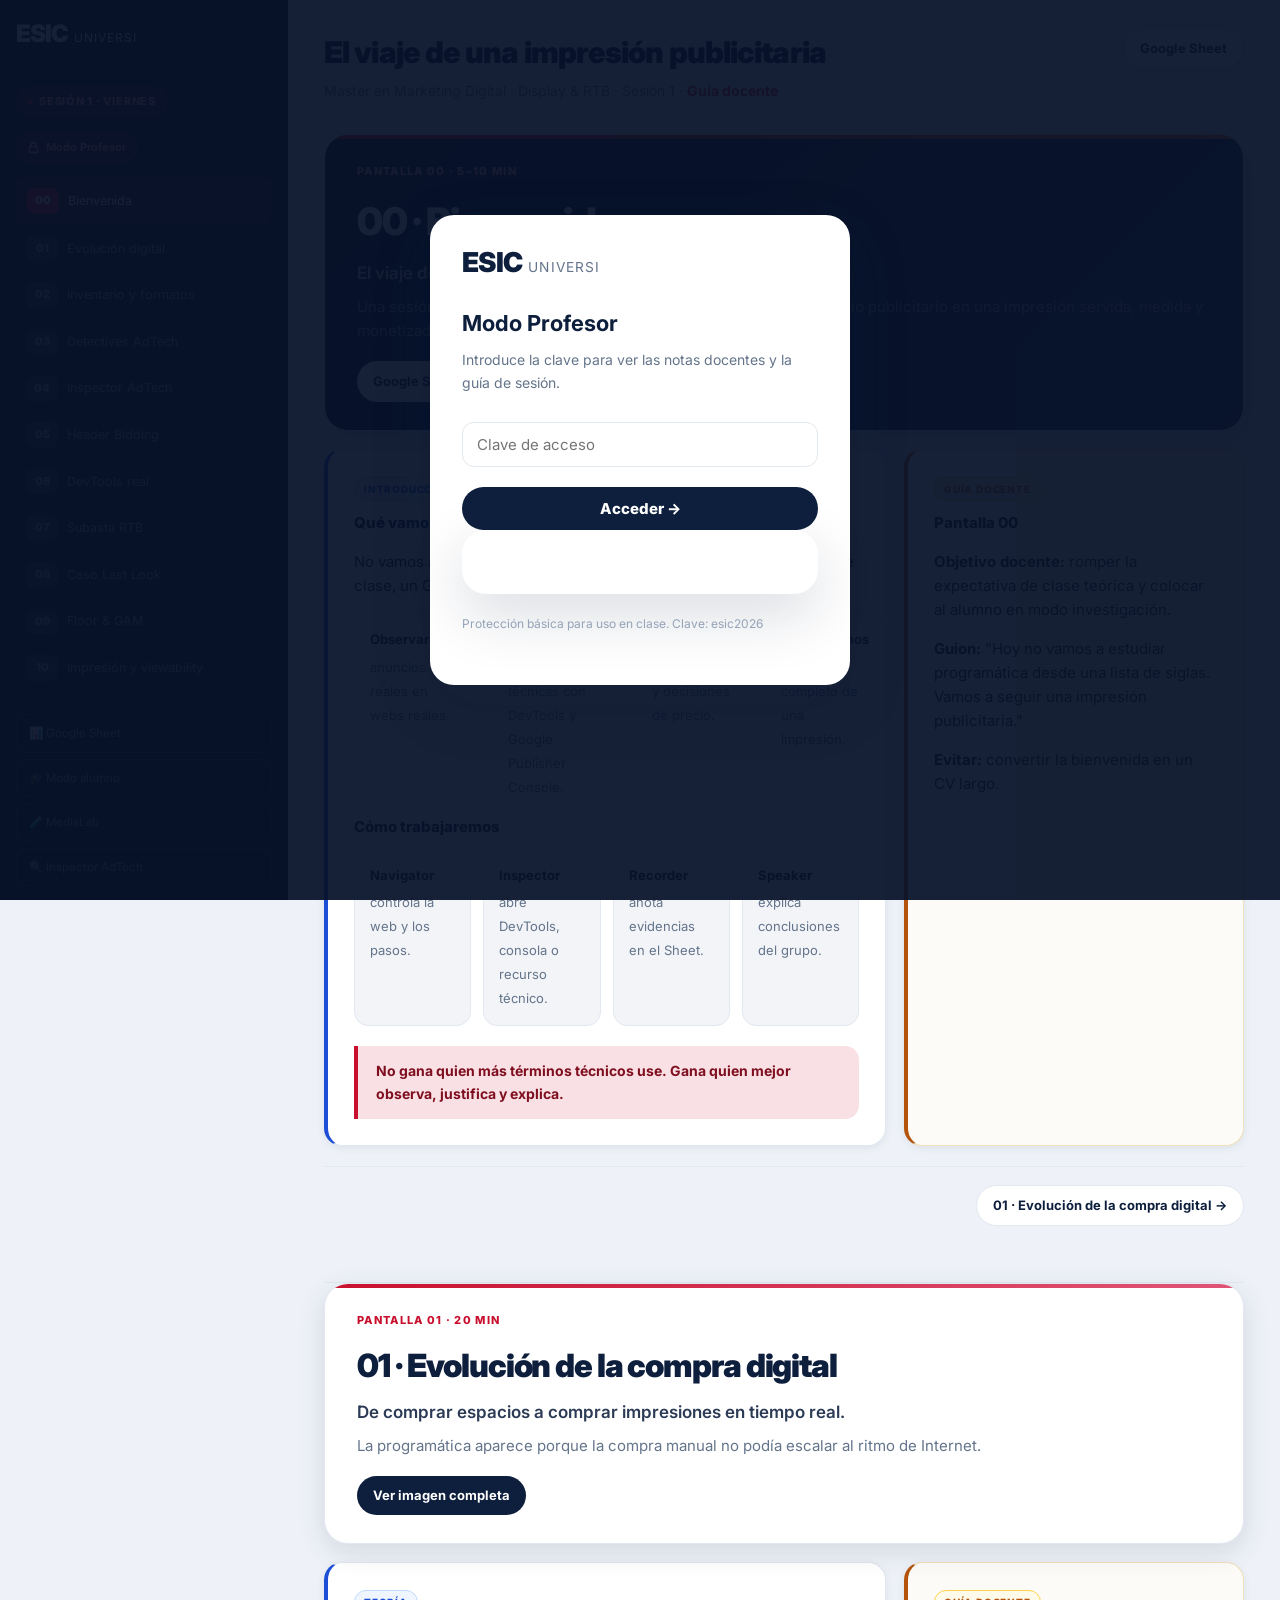
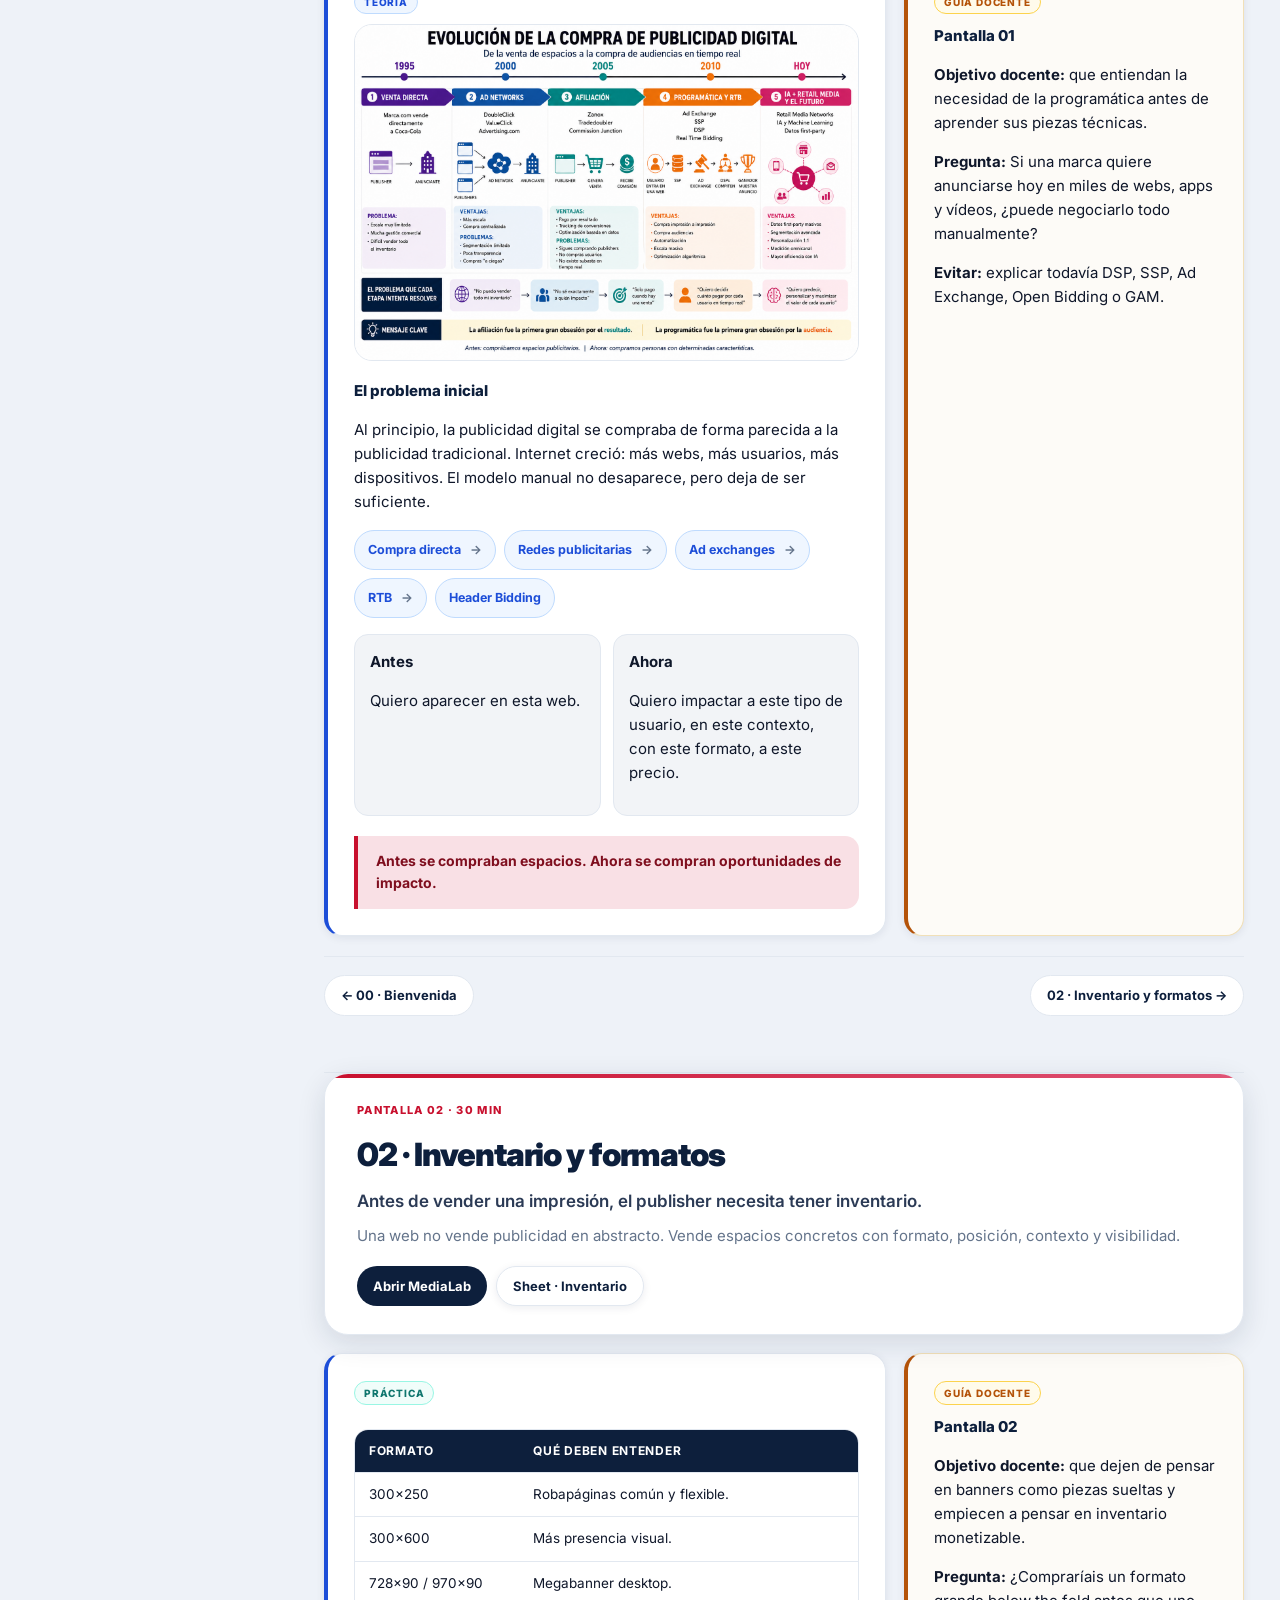
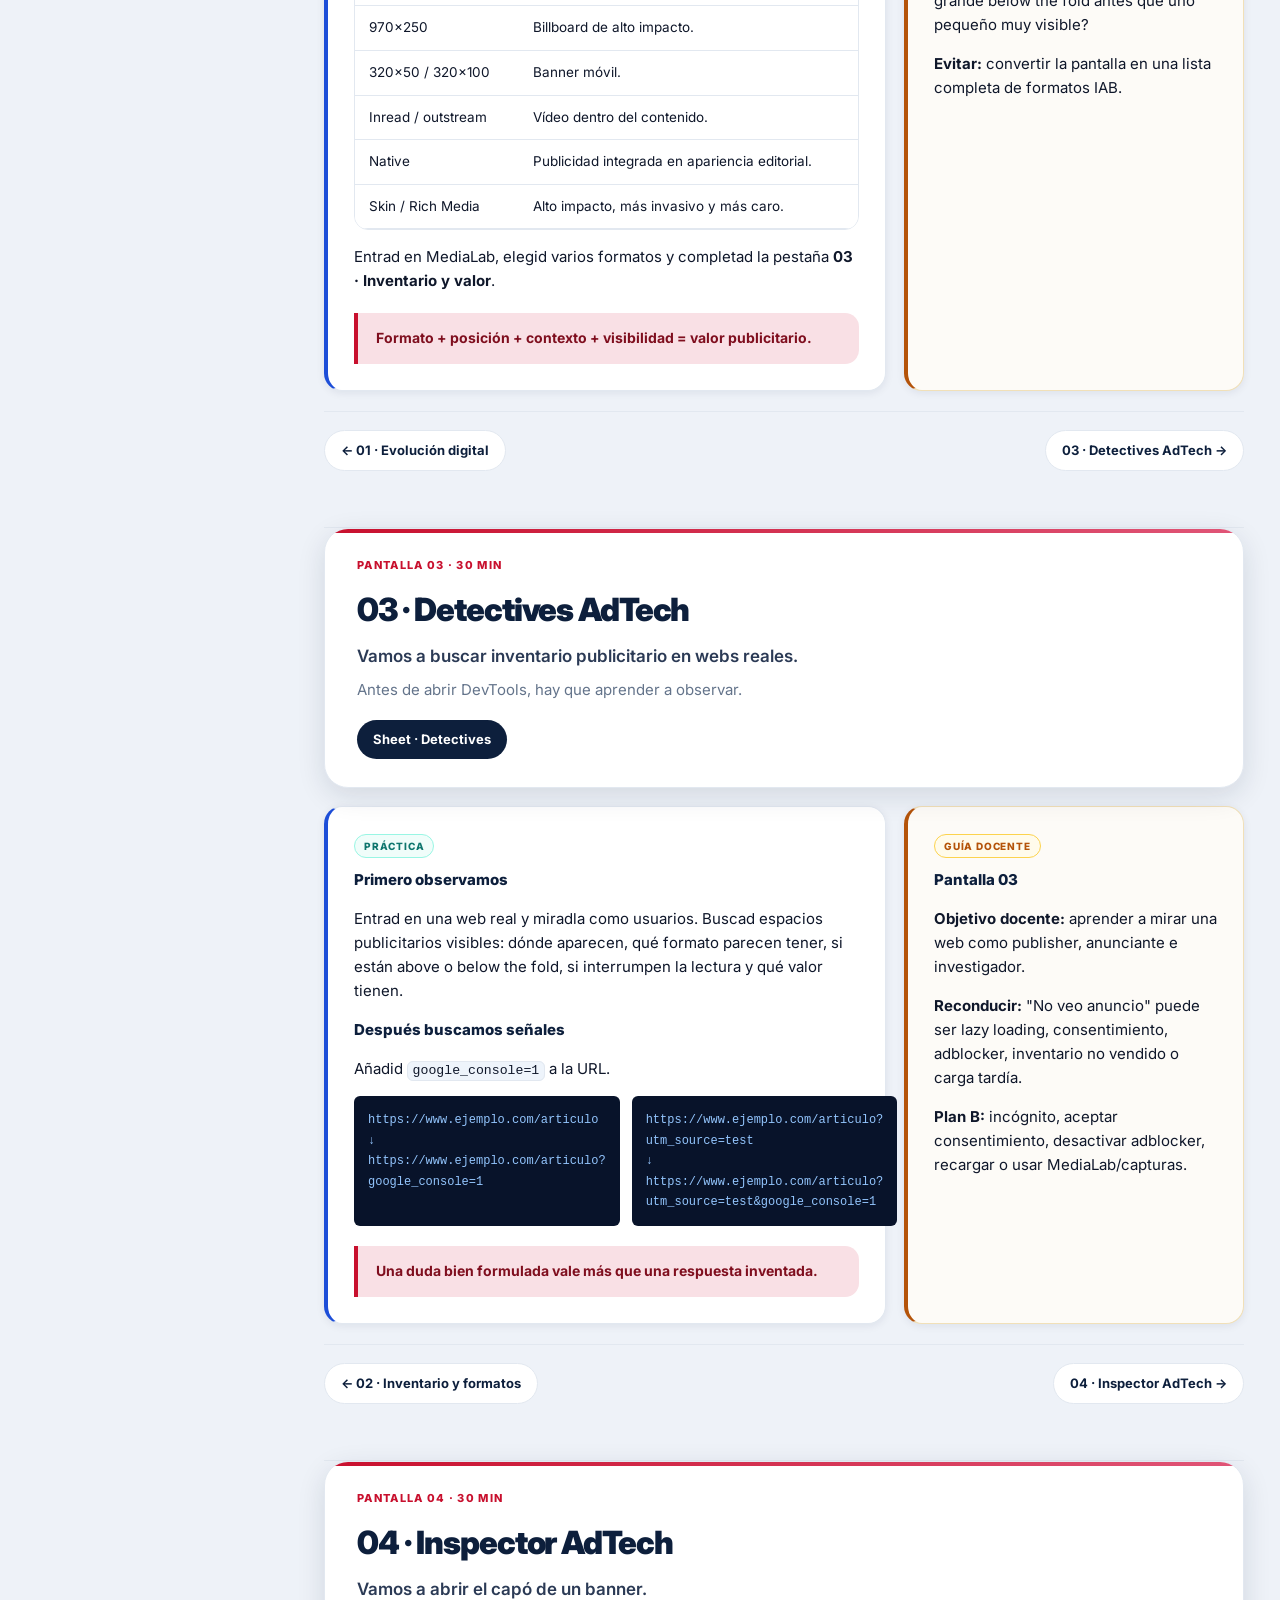
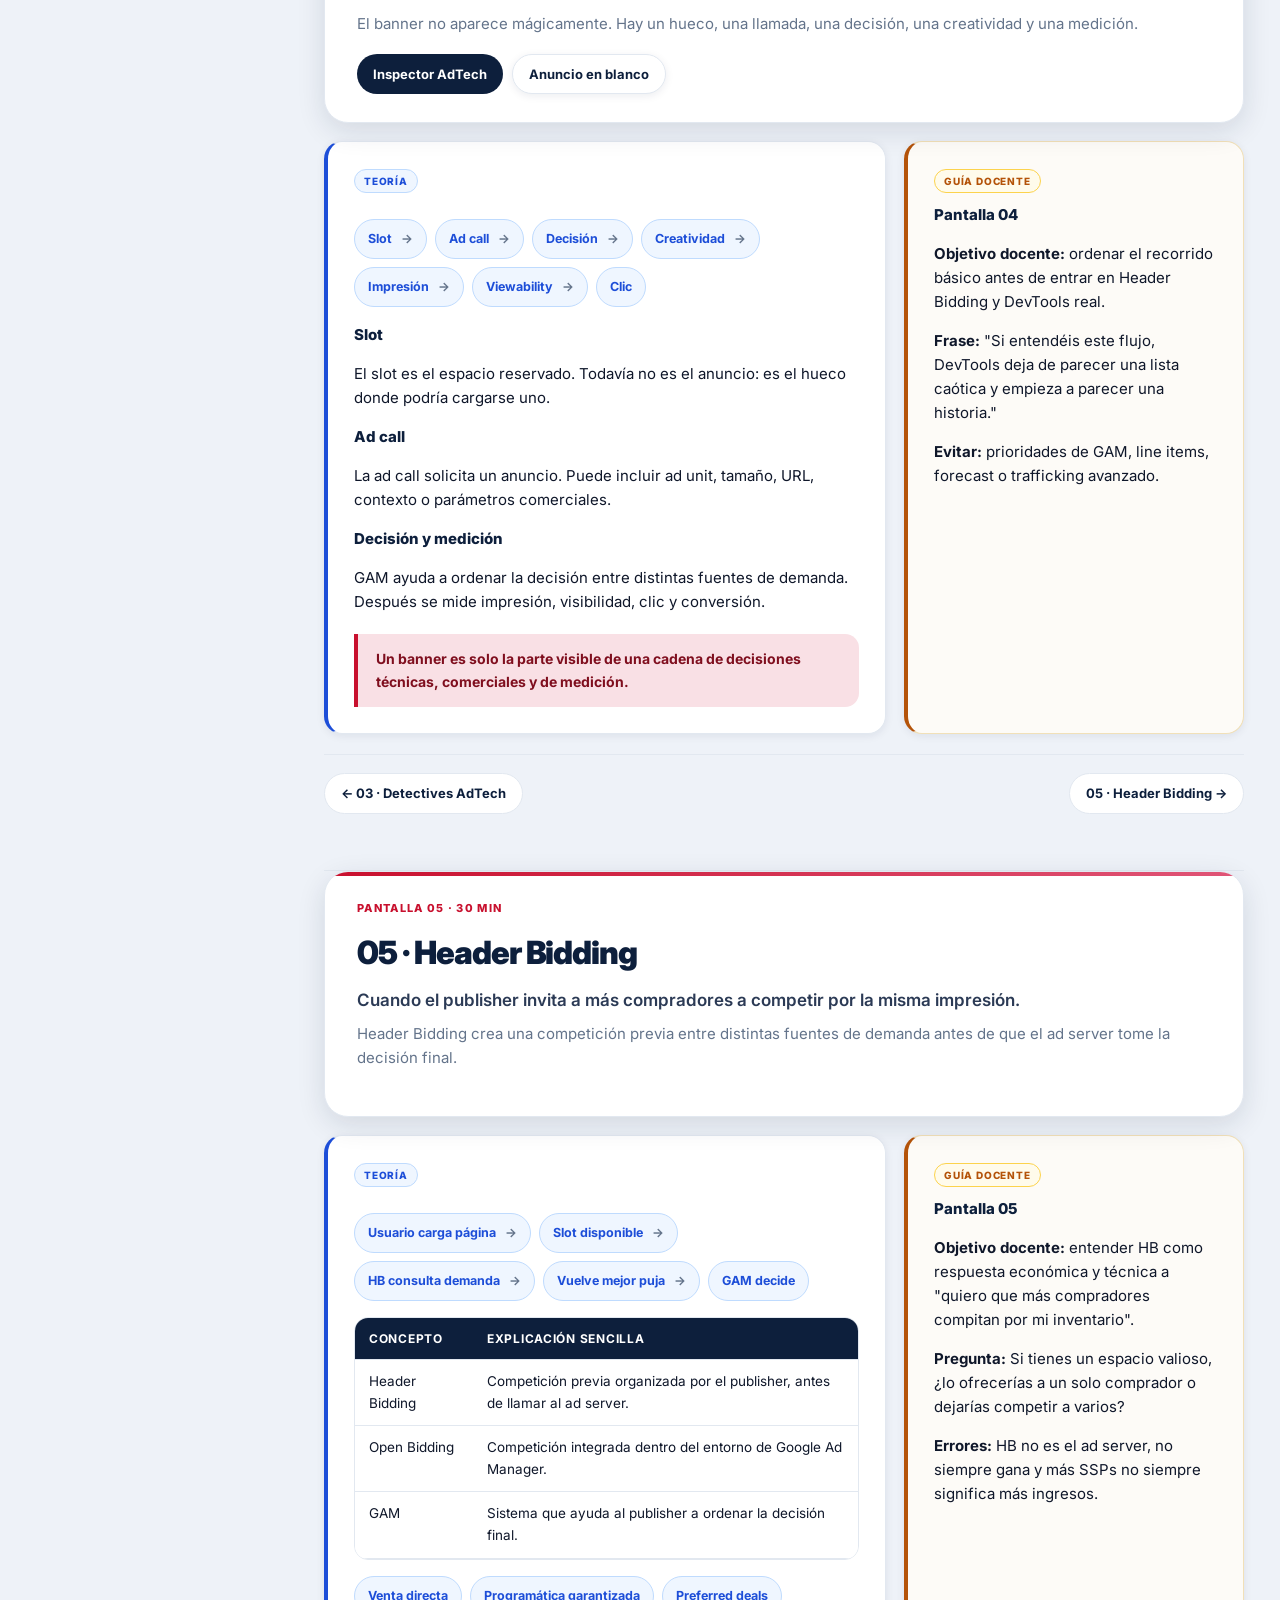
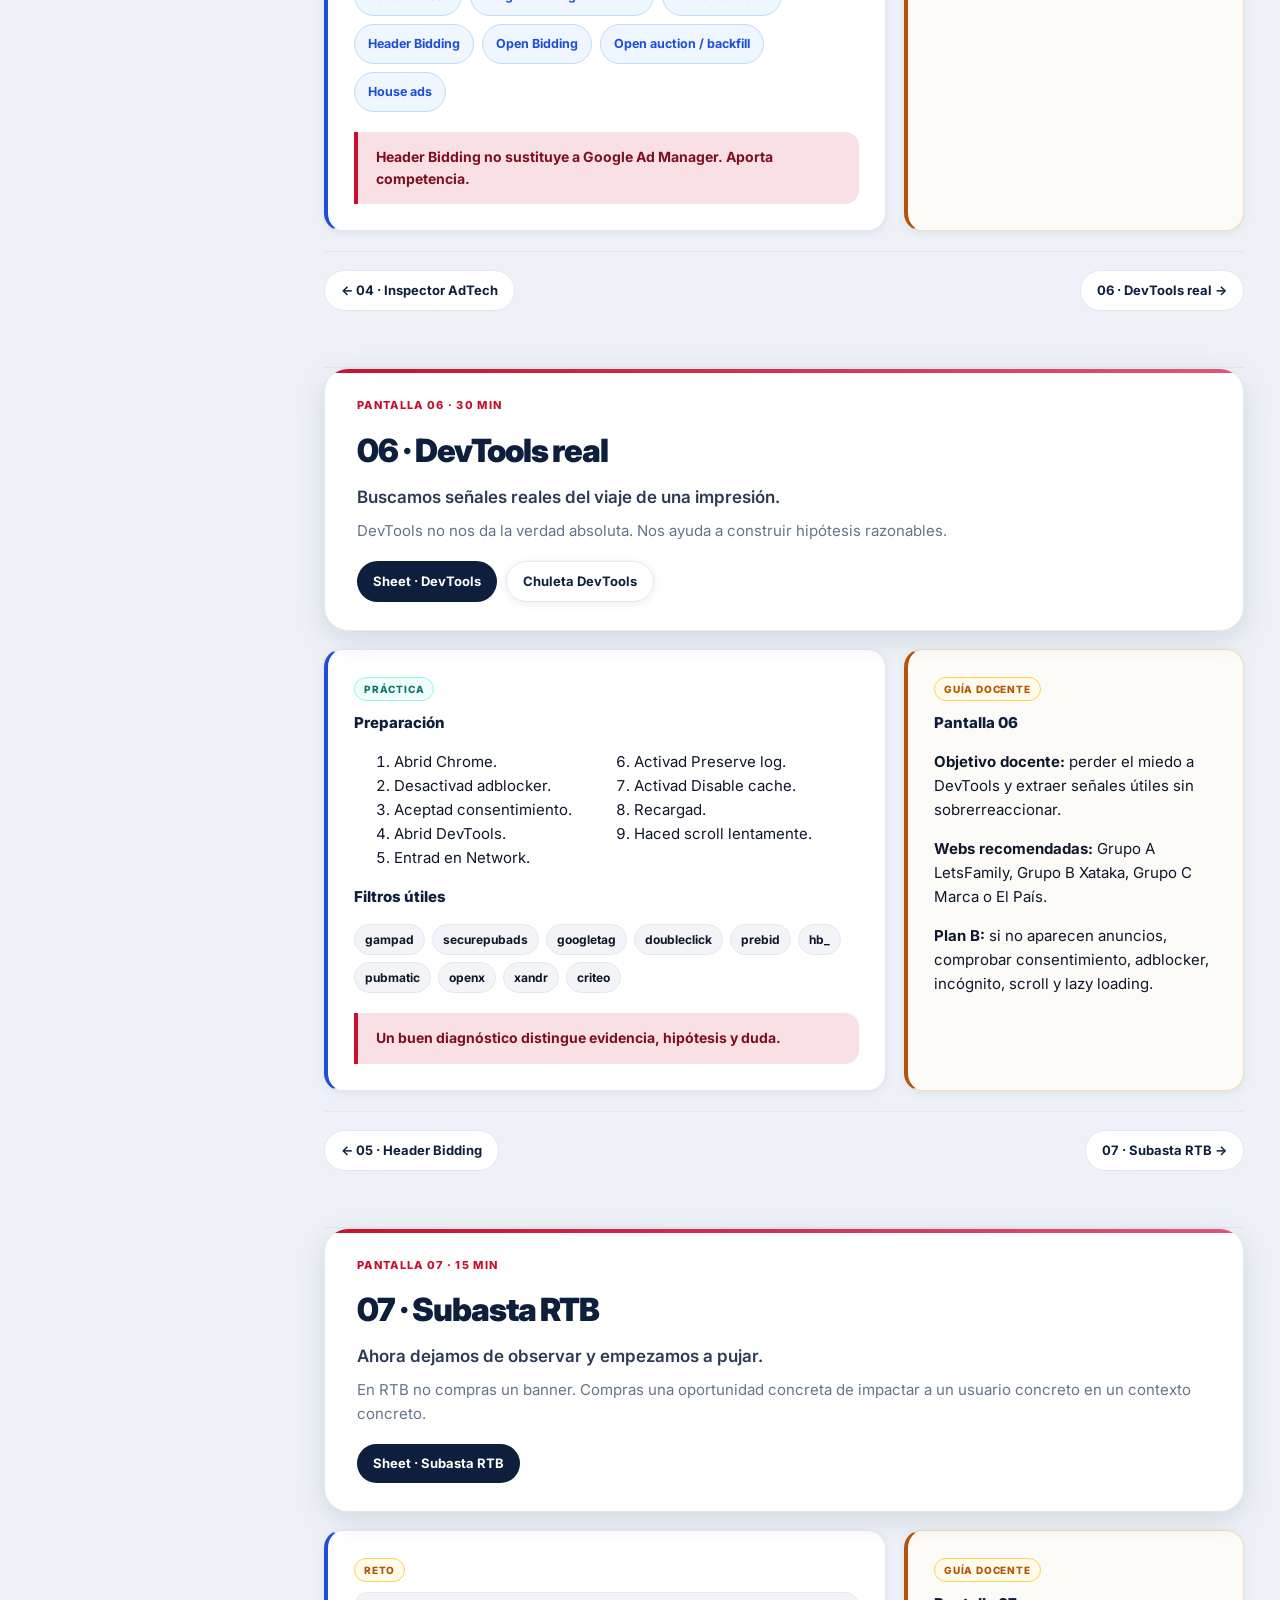
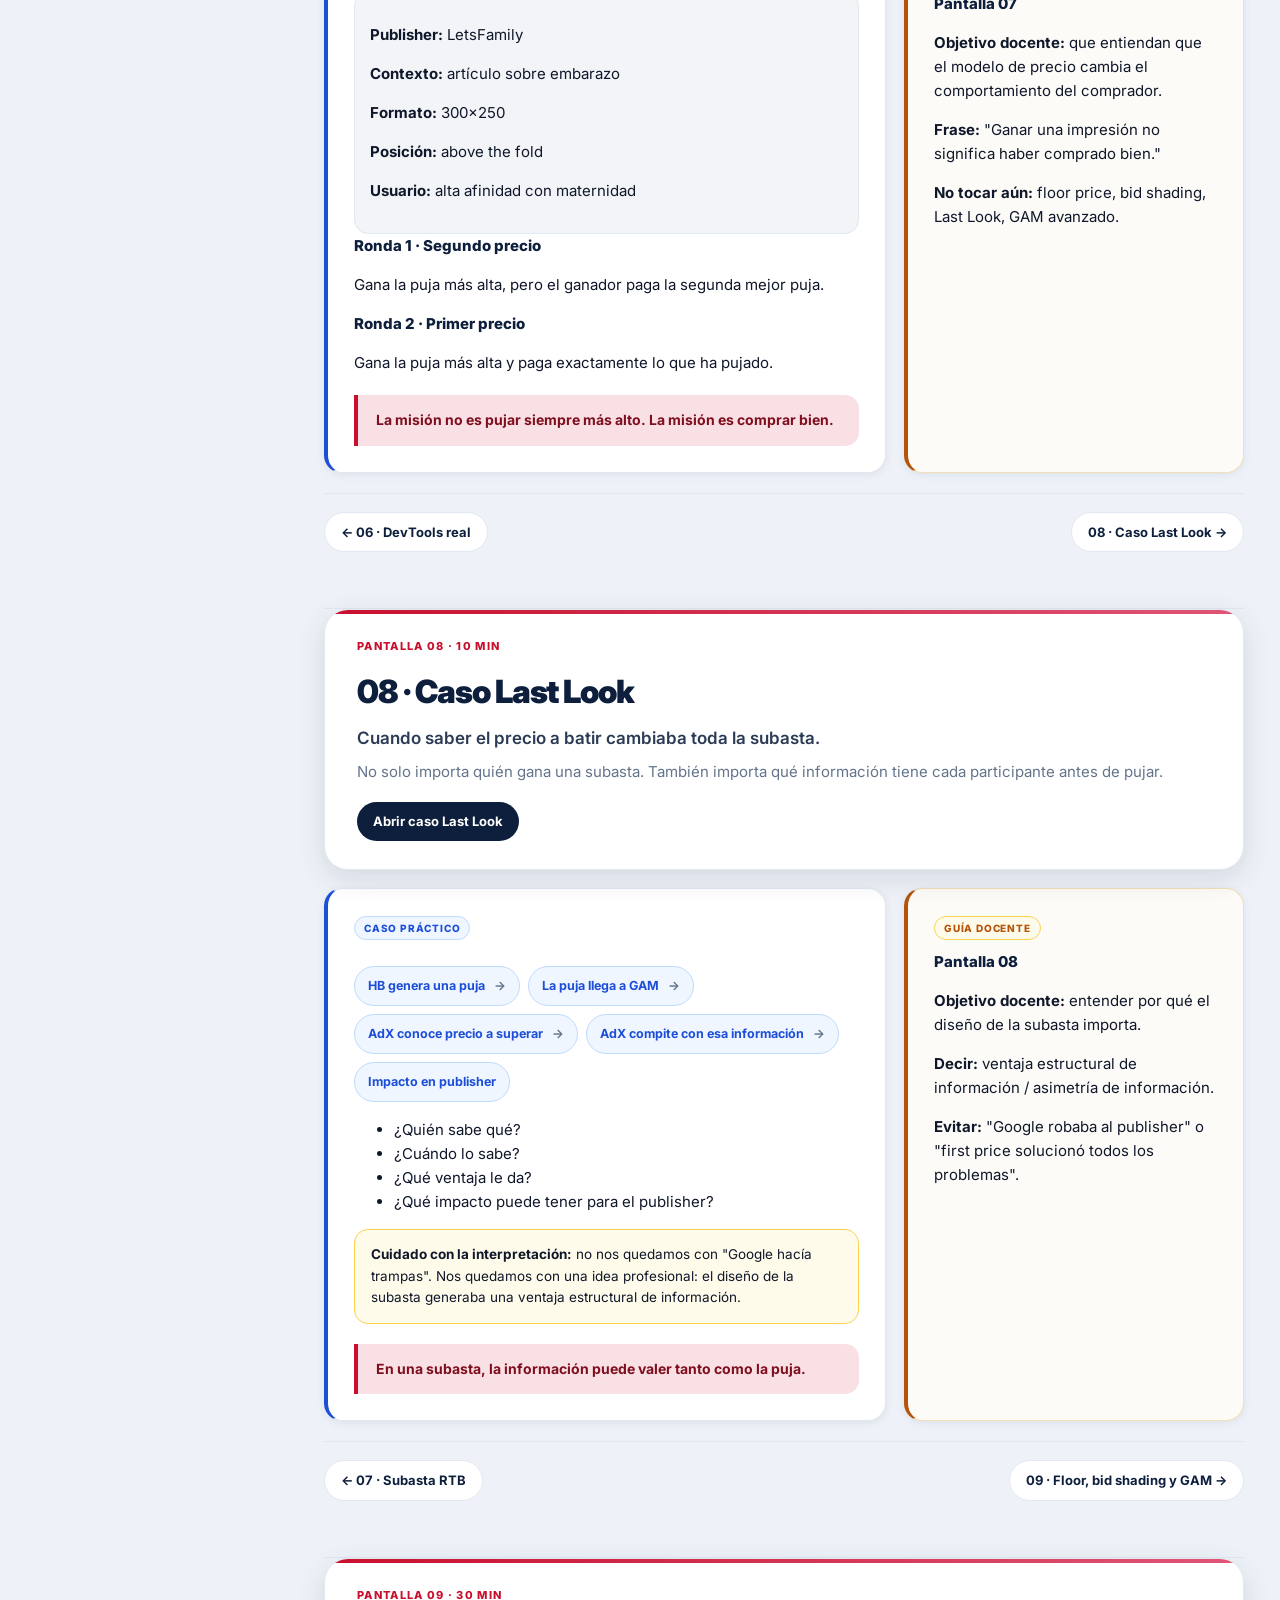
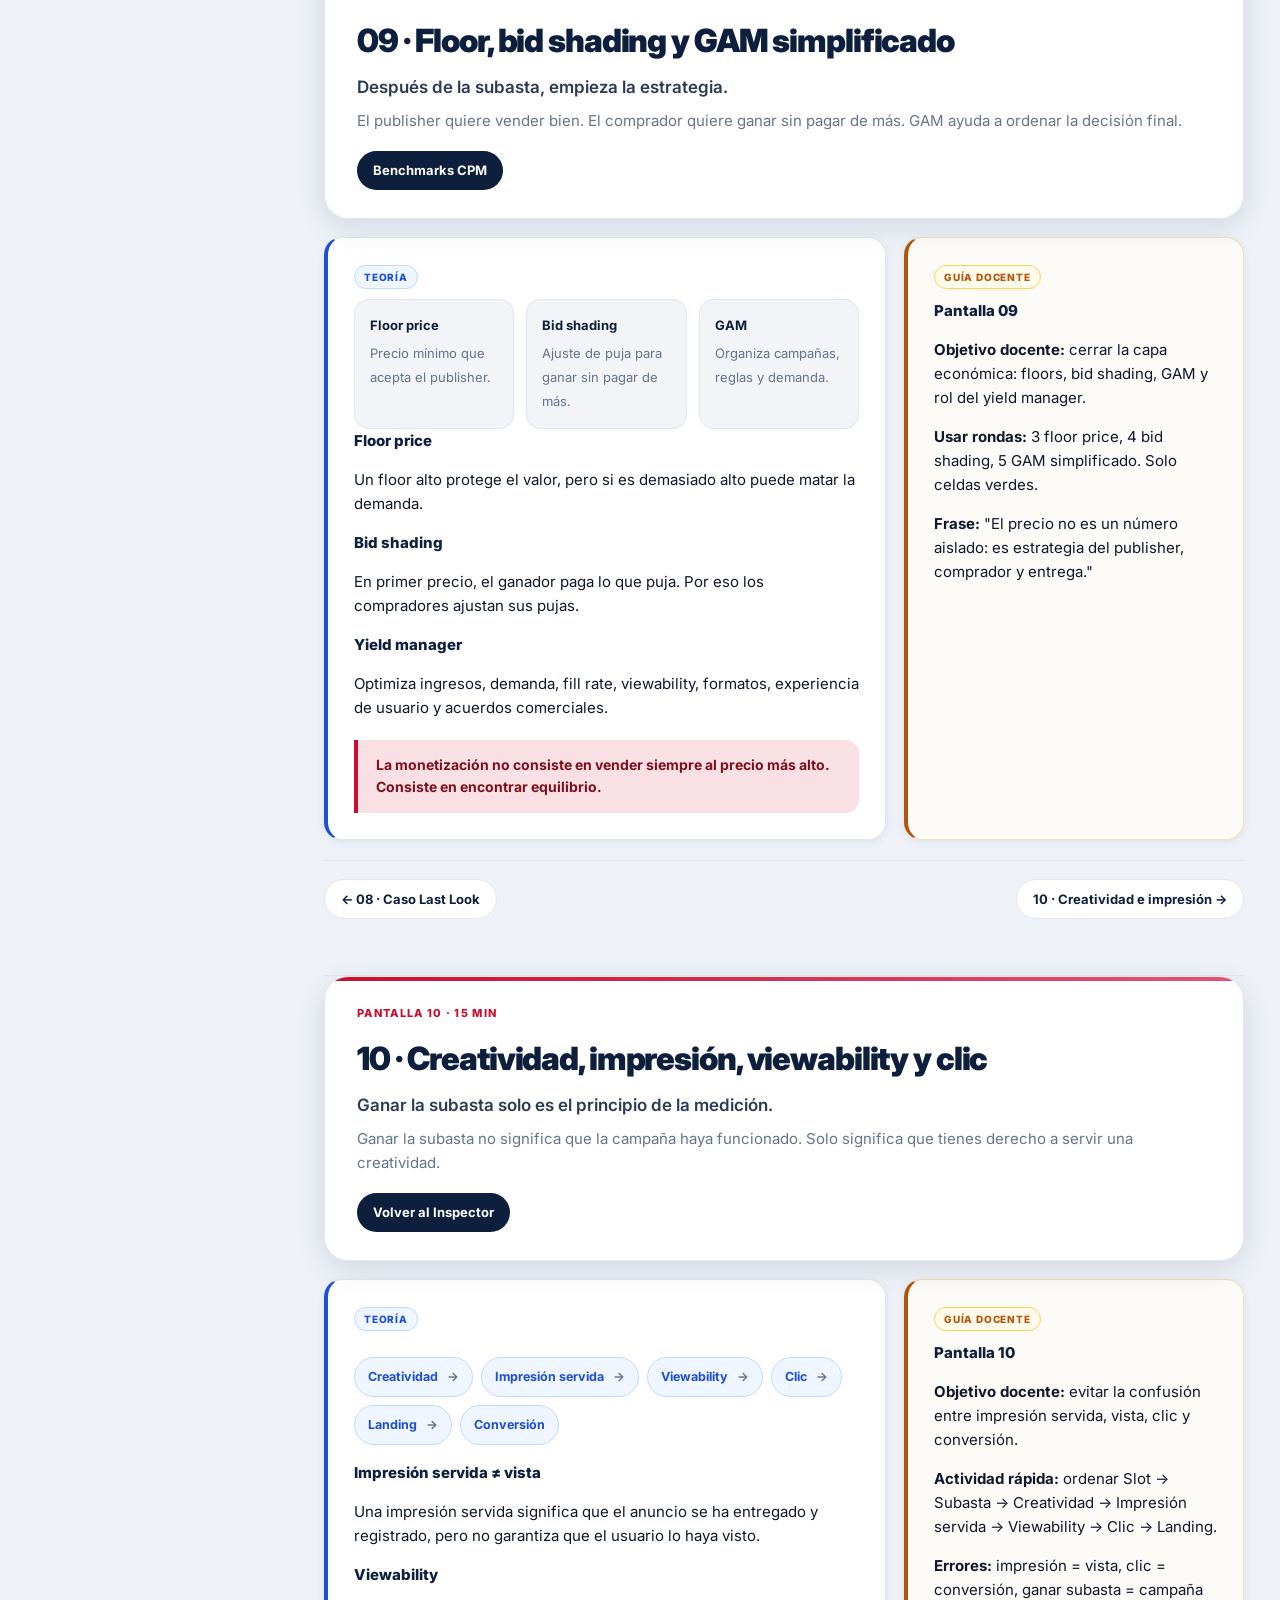
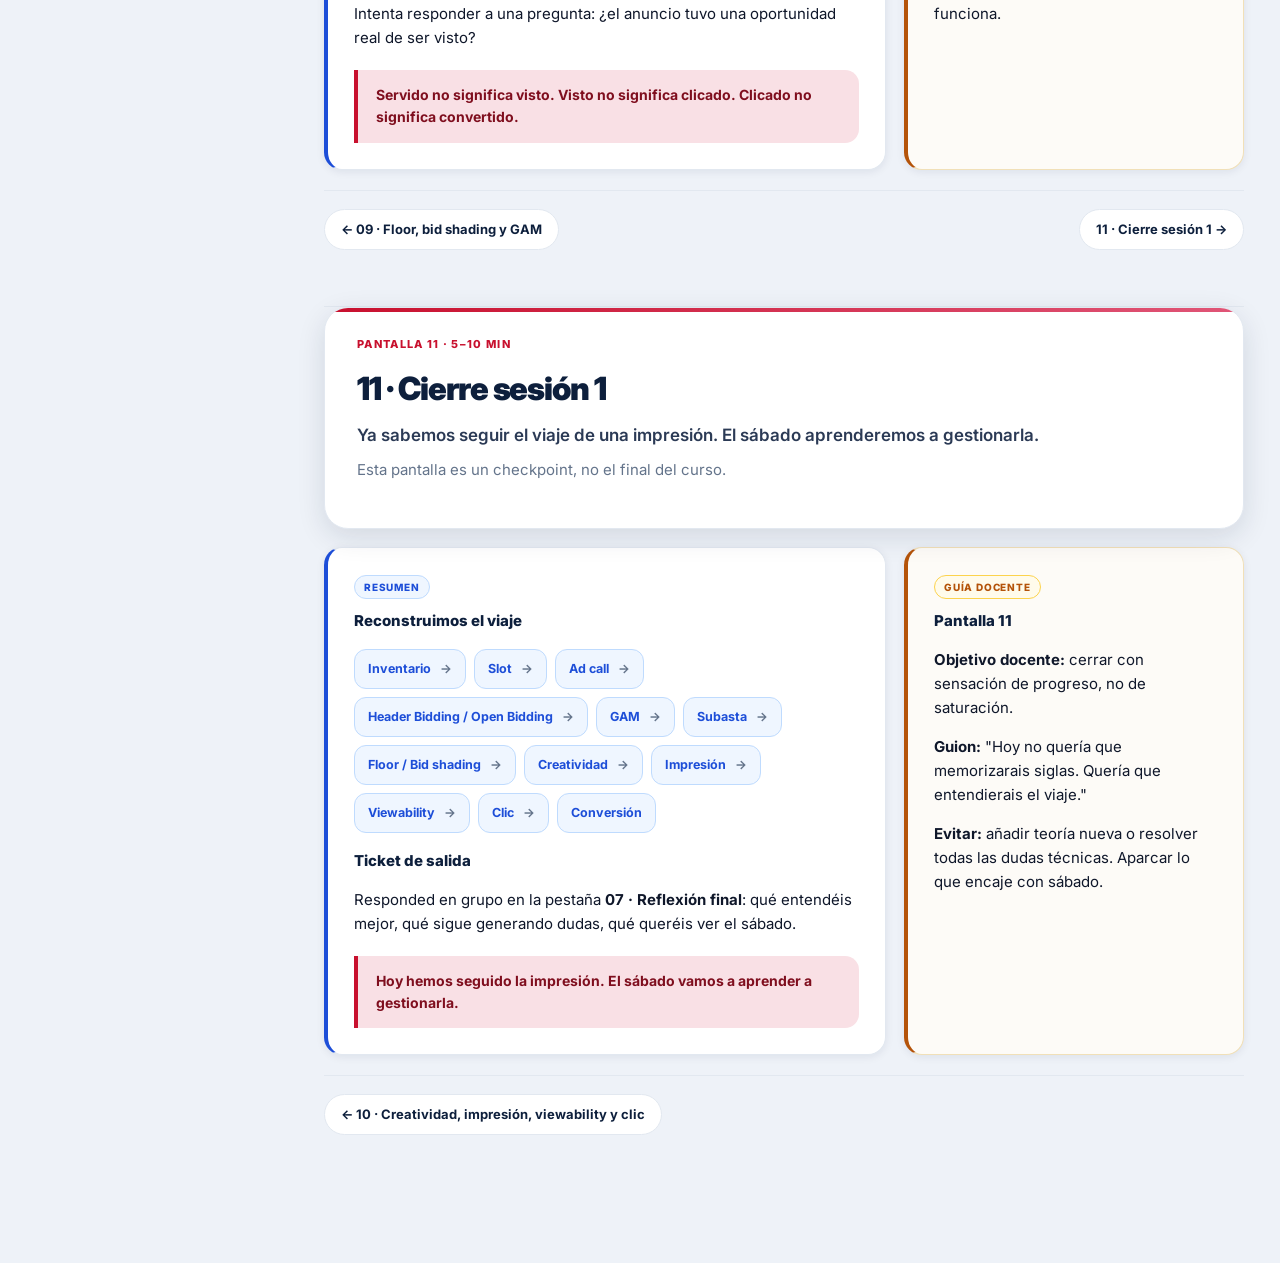
==== commit ca675a5b: "implementados cambios enla navegacion" ====
--- a/profesor/index.html
+++ b/profesor/index.html
@@ -278,7 +278,7 @@
         <h2>05 · Header Bidding</h2>
         <p class="subtitle">Cuando el publisher invita a más compradores a competir por la misma impresión.</p>
         <p class="lead">Header Bidding crea una competición previa entre distintas fuentes de demanda antes de que el ad server tome la decisión final.</p>
-        <div class="actions"><a class="btn" href="https://docs.google.com/spreadsheets/d/1OsMyOx1eSzY2bn0XF4uiH4vZr4511WT5BBZG2ZeqS1U/edit#gid=20260624" target="_blank" rel="noopener">Chuleta DevTools</a></div>
+        <div class="actions"></div>
       </div>
       <div class="content-grid">
         <main class="student-card">
@@ -404,8 +404,7 @@
         <p class="subtitle">Después de la subasta, empieza la estrategia.</p>
         <p class="lead">El publisher quiere vender bien. El comprador quiere ganar sin pagar de más. GAM ayuda a ordenar la decisión final.</p>
         <div class="actions">
-          <a class="btn" href="https://docs.google.com/spreadsheets/d/1OsMyOx1eSzY2bn0XF4uiH4vZr4511WT5BBZG2ZeqS1U/edit#gid=5052026" target="_blank" rel="noopener">Sheet · Subasta RTB</a>
-          <a class="btn alt" href="../recursos/cpm-benchmarks-simulacion-rtb.html" target="_blank" rel="noopener">Benchmarks CPM</a>
+          <a class="btn" href="../recursos/cpm-benchmarks-simulacion-rtb.html" target="_blank" rel="noopener">Benchmarks CPM</a>
         </div>
       </div>
       <div class="content-grid">
@@ -468,8 +467,6 @@
         <p class="subtitle">Ya sabemos seguir el viaje de una impresión. El sábado aprenderemos a gestionarla.</p>
         <p class="lead">Esta pantalla es un checkpoint, no el final del curso.</p>
         <div class="actions">
-          <a class="btn" href="https://docs.google.com/spreadsheets/d/1OsMyOx1eSzY2bn0XF4uiH4vZr4511WT5BBZG2ZeqS1U/edit#gid=1490354742" target="_blank" rel="noopener">Reflexión final</a>
-          <a class="btn alt" href="https://docs.google.com/spreadsheets/d/1OsMyOx1eSzY2bn0XF4uiH4vZr4511WT5BBZG2ZeqS1U/edit#gid=1209283836" target="_blank" rel="noopener">Guía profesor</a>
         </div>
       </div>
       <div class="content-grid">
